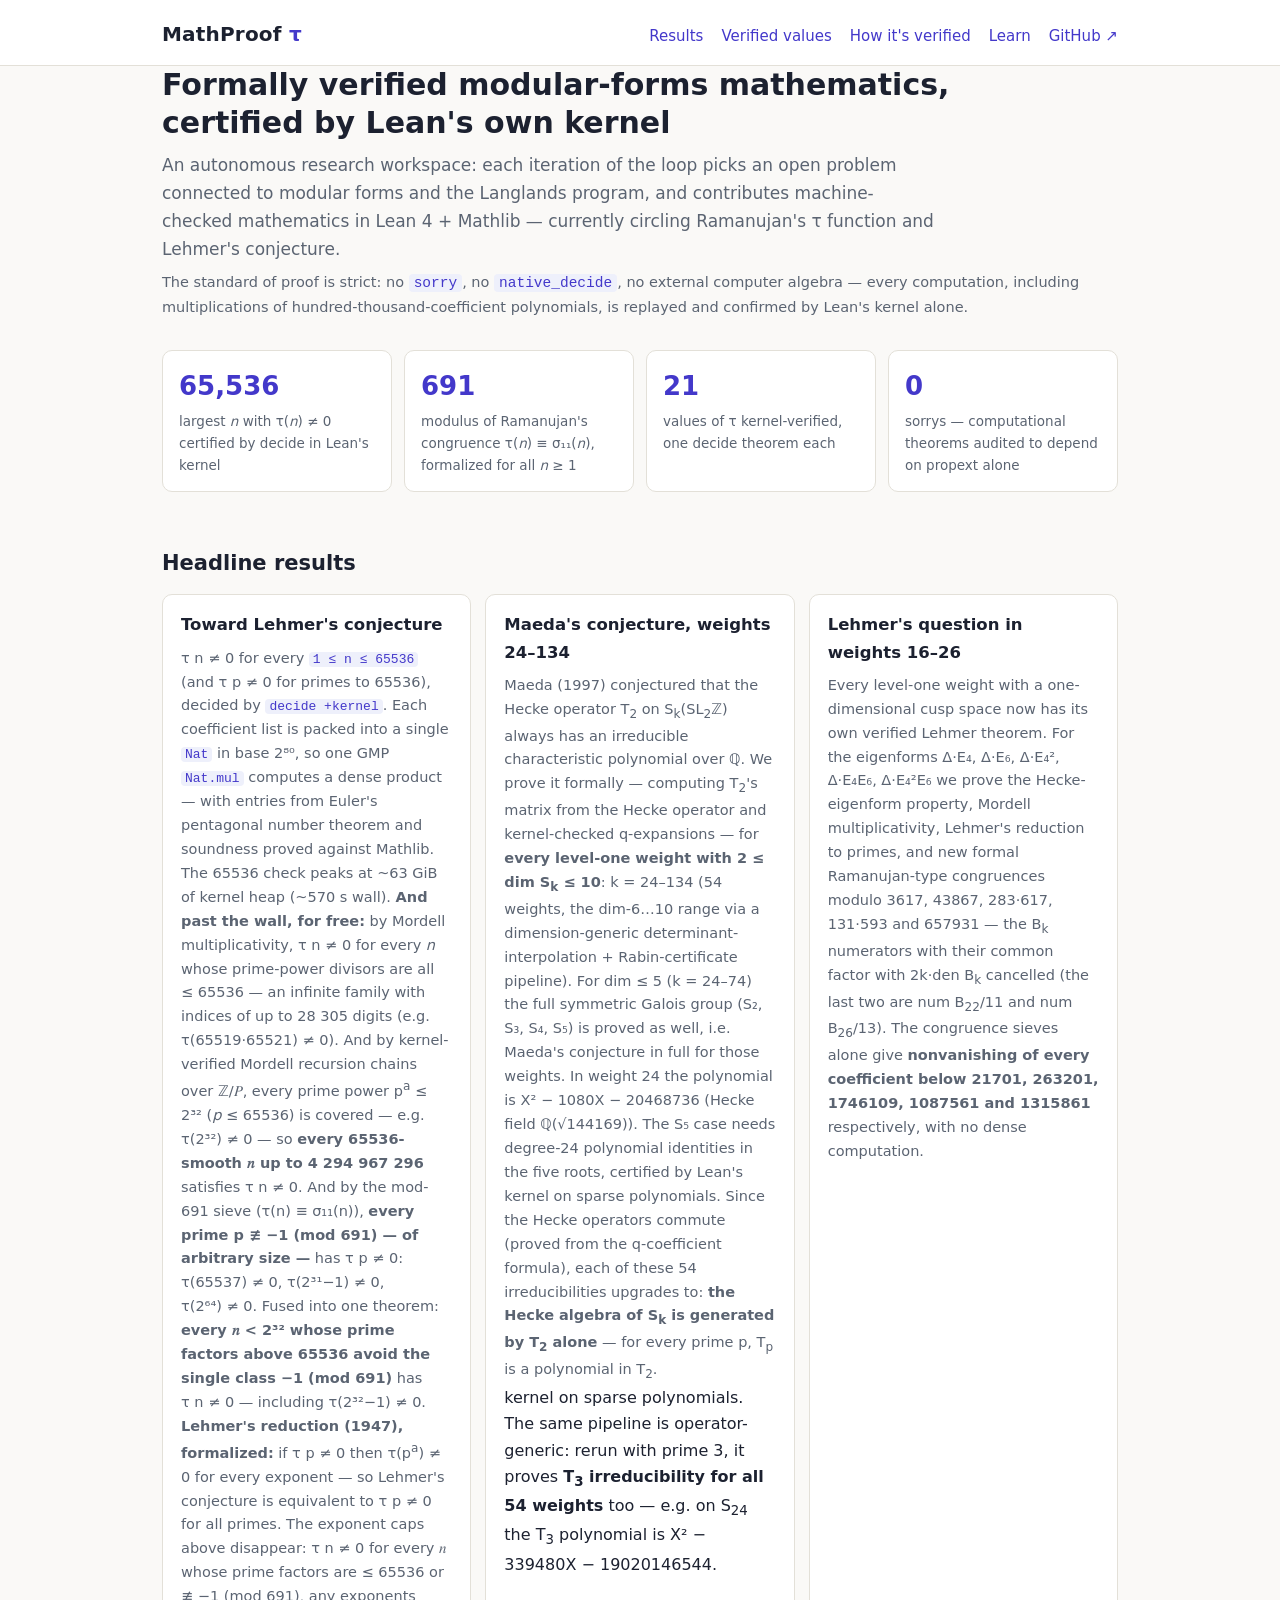
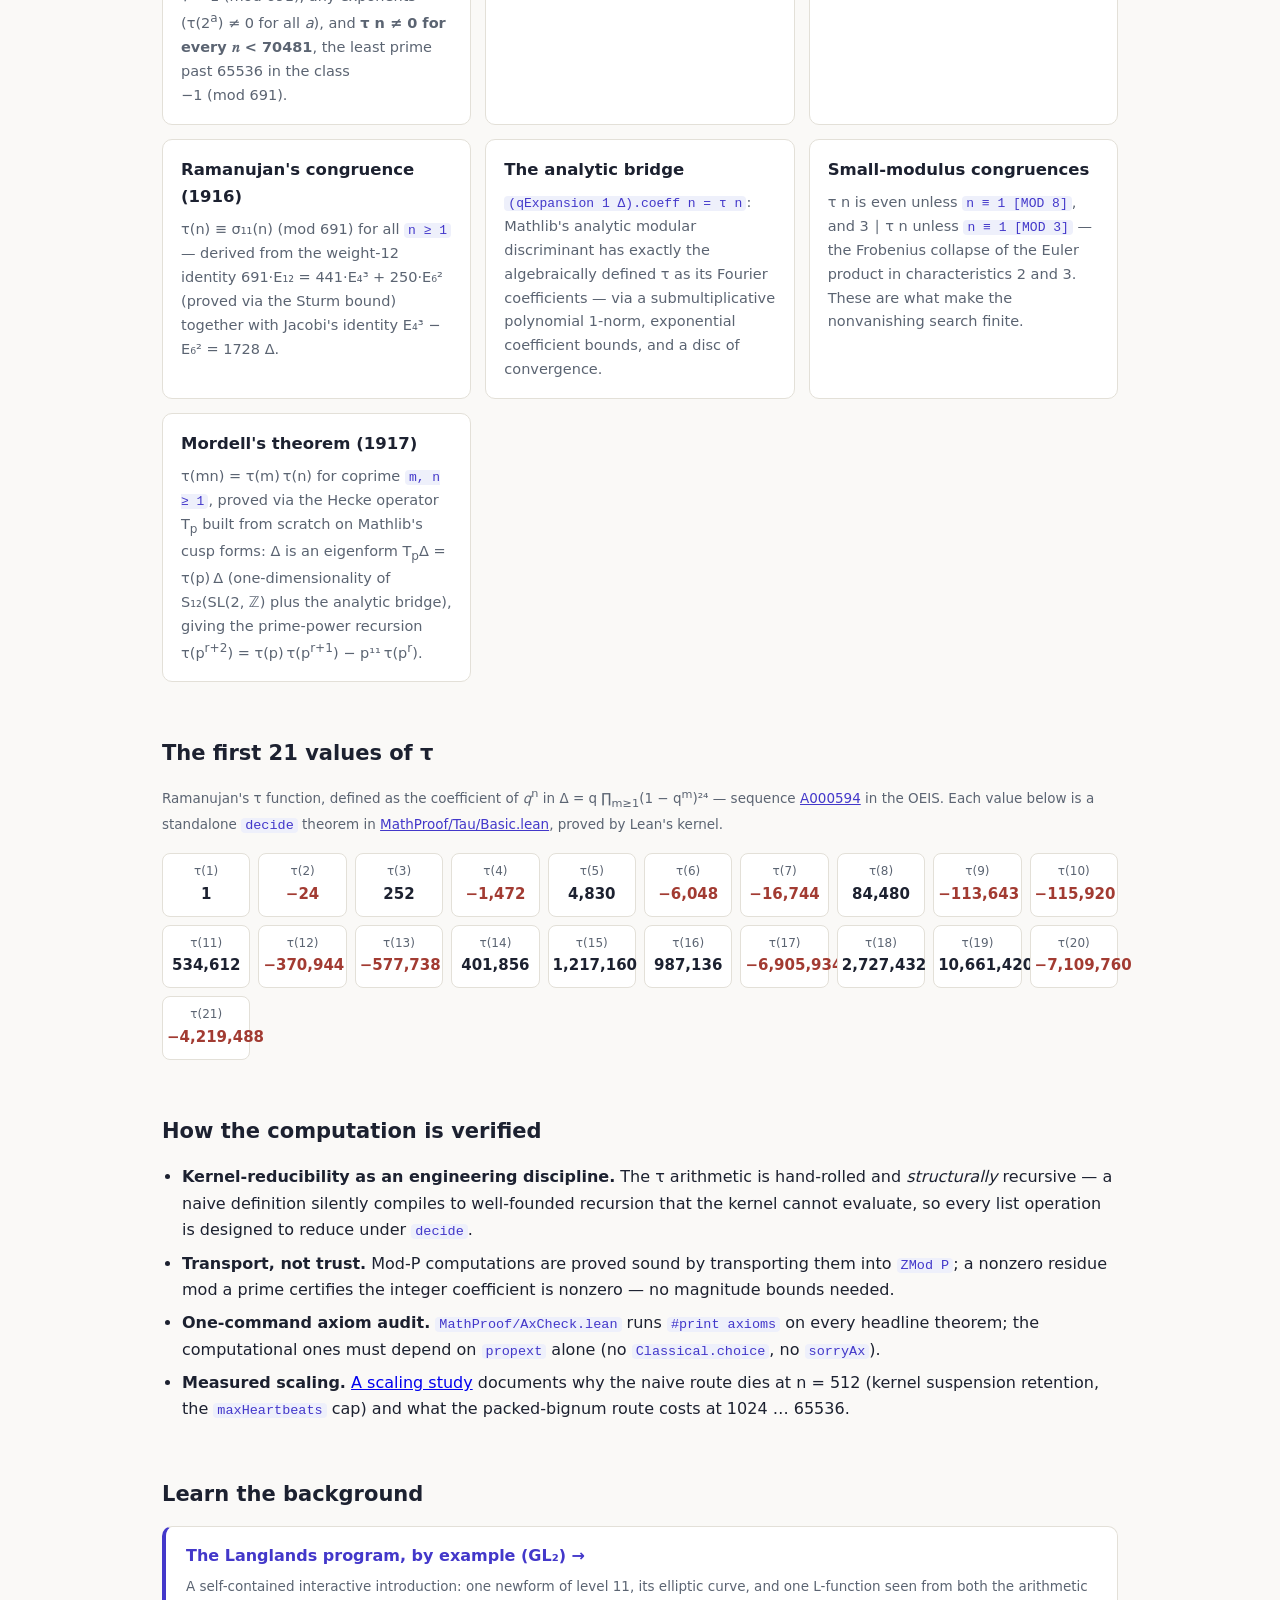
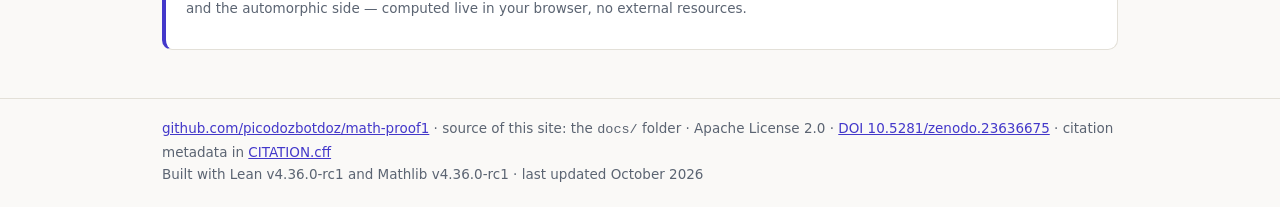
==== docs/index.html @ c1dafddd "merge: impl/iteration21/maeda-t3 (T₃ Maeda irreducibility, all 54 weights) — union-resolved registra" ====
<!doctype html>
<html lang="en">
<head>
<meta charset="utf-8">
<meta name="viewport" content="width=device-width, initial-scale=1">
<title>MathProof — formally verified modular forms in Lean 4</title>
<meta name="description" content="Machine-checked mathematics around Ramanujan's τ function and Lehmer's conjecture: τ(n) ≠ 0 certified for n ≤ 65536 by Lean's kernel, Ramanujan's congruence mod 691, and the analytic bridge to Mathlib's modular discriminant.">
<style>
  :root {
    --ink: #1c2130; --accent: #4338ca; --accent-soft: #eef0fb;
    --muted: #5b6472; --bg: #faf9f7; --card: #ffffff; --border: #e3e0d8;
  }
  * { box-sizing: border-box; }
  body {
    margin: 0; background: var(--bg); color: var(--ink);
    font: 16px/1.65 ui-sans-serif, system-ui, "Segoe UI", Helvetica, Arial, sans-serif;
  }
  .wrap { max-width: 1000px; margin: 0 auto; padding: 0 22px; }
  header { border-bottom: 1px solid var(--border); background: #fff; }
  header .wrap { display: flex; flex-wrap: wrap; align-items: baseline; gap: 8px 22px; padding-top: 18px; padding-bottom: 14px; }
  .brand { font-size: 20px; font-weight: 700; letter-spacing: .2px; }
  .brand .tau { color: var(--accent); }
  nav { margin-left: auto; display: flex; flex-wrap: wrap; gap: 18px; }
  nav a { color: var(--accent); text-decoration: none; font-size: 15px; }
  nav a:hover { text-decoration: underline; }
  main { padding: 40px 0 10px; }
  h1 { font-size: 30px; line-height: 1.25; margin: 0 0 10px; }
  .tagline { font-size: 17px; color: var(--muted); max-width: 46em; margin: 0 0 8px; }
  .standard { font-size: 14.5px; color: var(--muted); margin: 0; }
  .standard code { background: var(--accent-soft); color: var(--accent); padding: 1px 5px; border-radius: 4px; }
  .stats { display: grid; grid-template-columns: repeat(auto-fit, minmax(190px, 1fr)); gap: 12px; margin: 30px 0 8px; }
  .stat { background: var(--card); border: 1px solid var(--border); border-radius: 10px; padding: 14px 16px; }
  .stat .num { font-size: 26px; font-weight: 700; color: var(--accent); font-variant-numeric: tabular-nums; }
  .stat .lbl { font-size: 13.5px; color: var(--muted); margin-top: 2px; }
  h2 { font-size: 21px; margin: 44px 0 14px; padding-top: 10px; }
  .cards { display: grid; grid-template-columns: repeat(auto-fit, minmax(270px, 1fr)); gap: 14px; }
  .card { background: var(--card); border: 1px solid var(--border); border-radius: 10px; padding: 16px 18px; }
  .card h3 { margin: 0 0 8px; font-size: 16.5px; }
  .card h3 .math { color: var(--accent); }
  .card p { margin: 0; font-size: 14.5px; color: var(--muted); }
  .card p code { background: var(--accent-soft); color: var(--accent); padding: 0 4px; border-radius: 4px; font-size: 13px; }
  .taugrid { display: grid; grid-template-columns: repeat(auto-fill, minmax(86px, 1fr)); gap: 8px; margin: 16px 0 6px; }
  .taucell { background: var(--card); border: 1px solid var(--border); border-radius: 8px; text-align: center; padding: 8px 4px 9px; }
  .taucell .n { font-size: 12px; color: var(--muted); }
  .taucell .v { font-size: 15px; font-weight: 600; font-variant-numeric: tabular-nums; }
  .taucell .v.neg { color: #a23b32; }
  .note { font-size: 13.5px; color: var(--muted); }
  .note a { color: var(--accent); }
  ul.plain { padding-left: 20px; }
  ul.plain li { margin: 7px 0; }
  ul.plain code { background: var(--accent-soft); color: var(--accent); padding: 0 4px; border-radius: 4px; font-size: 13.5px; }
  .learn { background: var(--card); border: 1px solid var(--border); border-left: 4px solid var(--accent); border-radius: 10px; padding: 16px 20px; }
  .learn a { color: var(--accent); font-weight: 600; text-decoration: none; }
  .learn a:hover { text-decoration: underline; }
  footer { border-top: 1px solid var(--border); margin-top: 48px; }
  footer .wrap { padding: 18px 22px 26px; font-size: 13.5px; color: var(--muted); }
  footer a { color: var(--accent); }
</style>
</head>
<body>

<header>
  <div class="wrap">
    <div class="brand">MathProof <span class="tau">τ</span></div>
    <nav>
      <a href="#results">Results</a>
      <a href="#tau">Verified values</a>
      <a href="#verification">How it's verified</a>
      <a href="#learn">Learn</a>
      <a href="https://github.com/picodozbotdoz/math-proof1">GitHub&nbsp;↗</a>
    </nav>
  </div>
</header>

<main class="wrap">

  <h1>Formally verified modular-forms mathematics,<br>certified by Lean's own kernel</h1>
  <p class="tagline">
    An autonomous research workspace: each iteration of the loop picks an open
    problem connected to modular forms and the Langlands program, and contributes
    machine-checked mathematics in Lean&nbsp;4 + Mathlib — currently circling
    Ramanujan's τ function and Lehmer's conjecture.
  </p>
  <p class="standard">
    The standard of proof is strict: no <code>sorry</code>, no
    <code>native_decide</code>, no external computer algebra — every computation,
    including multiplications of hundred-thousand-coefficient polynomials, is
    replayed and confirmed by Lean's kernel alone.
  </p>

  <div class="stats">
    <div class="stat"><div class="num">65,536</div><div class="lbl">largest <em>n</em> with τ(<em>n</em>) ≠ 0 certified by <code style="all:unset;font:inherit">decide</code> in Lean's kernel</div></div>
    <div class="stat"><div class="num">691</div><div class="lbl">modulus of Ramanujan's congruence τ(<em>n</em>) ≡ σ₁₁(<em>n</em>), formalized for all <em>n</em> ≥ 1</div></div>
    <div class="stat"><div class="num">21</div><div class="lbl">values of τ kernel-verified, one <code style="all:unset;font:inherit">decide</code> theorem each</div></div>
    <div class="stat"><div class="num">0</div><div class="lbl"><code style="all:unset;font:inherit">sorry</code>s — computational theorems audited to depend on <code style="all:unset;font:inherit">propext</code> alone</div></div>
  </div>

  <h2 id="results">Headline results</h2>
  <div class="cards">
    <div class="card">
      <h3>Toward Lehmer's conjecture</h3>
      <p><span class="math">τ&nbsp;n ≠ 0</span> for every <code>1 ≤ n ≤ 65536</code>
      (and <span class="math">τ&nbsp;p ≠ 0</span> for primes to 65536), decided by
      <code>decide +kernel</code>. Each coefficient list is packed into a single
      <code>Nat</code> in base 2⁸⁰, so one GMP <code>Nat.mul</code> computes a dense
      product — with entries from Euler's pentagonal number theorem and soundness
      proved against Mathlib. The 65536 check peaks at ~63&nbsp;GiB of kernel heap
      (~570&nbsp;s wall). <strong>And past the wall, for free:</strong> by Mordell
      multiplicativity, <span class="math">τ&nbsp;n ≠ 0</span> for every <em>n</em>
      whose prime-power divisors are all ≤&nbsp;65536 — an infinite family with
      indices of up to 28&nbsp;305 digits (e.g.
      <span class="math">τ(65519·65521)&nbsp;≠&nbsp;0</span>). And by kernel-verified
      Mordell recursion chains over ℤ/𝑃, every prime power
      <span class="math">p<sup>a</sup> ≤ 2³²</span> (<em>p</em> ≤ 65536) is covered —
      e.g. <span class="math">τ(2³²)&nbsp;≠&nbsp;0</span> — so <strong>every
      65536-smooth 𝑛 up to 4&nbsp;294&nbsp;967&nbsp;296</strong> satisfies
      <span class="math">τ&nbsp;n&nbsp;≠&nbsp;0</span>. And by the mod-691 sieve
      (τ(n) ≡ σ₁₁(n)), <strong>every prime p ≢ −1 (mod&nbsp;691) — of arbitrary
      size —</strong> has <span class="math">τ&nbsp;p&nbsp;≠&nbsp;0</span>:
      τ(65537)&nbsp;≠&nbsp;0, τ(2³¹−1)&nbsp;≠&nbsp;0, τ(2⁶⁴)&nbsp;≠&nbsp;0.
      Fused into one theorem: <strong>every 𝑛&nbsp;&lt;&nbsp;2³² whose prime factors above
      65536 avoid the single class −1&nbsp;(mod&nbsp;691)</strong> has
      <span class="math">τ&nbsp;n&nbsp;≠&nbsp;0</span> — including τ(2³²−1)&nbsp;≠&nbsp;0.</p>
      <p><strong>Lehmer's reduction (1947), formalized:</strong> if
      <span class="math">τ&nbsp;p ≠ 0</span> then <span class="math">τ(p<sup>a</sup>) ≠ 0</span>
      for every exponent — so Lehmer's conjecture is equivalent to
      <span class="math">τ&nbsp;p ≠ 0</span> for all primes. The exponent caps above
      disappear: <span class="math">τ&nbsp;n ≠ 0</span> for every 𝑛 whose prime factors
      are ≤&nbsp;65536 or ≢&nbsp;−1&nbsp;(mod&nbsp;691), any exponents
      (τ(2<sup>a</sup>)&nbsp;≠&nbsp;0 for all <em>a</em>), and
      <strong>τ&nbsp;n&nbsp;≠&nbsp;0 for every 𝑛&nbsp;&lt;&nbsp;70481</strong>, the least
      prime past 65536 in the class −1&nbsp;(mod&nbsp;691).</p>
    </div>
    <div class="card">
      <h3>Maeda's conjecture, weights 24–134</h3>
      <p>Maeda (1997) conjectured that the Hecke operator T<sub>2</sub> on
      S<sub>k</sub>(SL<sub>2</sub>ℤ) always has an irreducible characteristic
      polynomial over ℚ. We prove it formally — computing T<sub>2</sub>'s matrix
      from the Hecke operator and kernel-checked q-expansions — for
      <strong>every level-one weight with 2 ≤ dim S<sub>k</sub> ≤ 10</strong>:
      k = 24–134 (54 weights, the dim-6…10 range via a dimension-generic
      determinant-interpolation + Rabin-certificate pipeline). For dim ≤ 5
      (k = 24–74) the full symmetric Galois group (S₂, S₃, S₄, S₅) is proved
      as well, i.e. Maeda's conjecture in full for those weights. In weight 24 the
      polynomial is X² − 1080X − 20468736 (Hecke field ℚ(√144169)). The S₅ case
      needs degree-24 polynomial identities in the five roots, certified by Lean's
      kernel on sparse polynomials. Since the Hecke operators commute
      (proved from the q-coefficient formula), each of these 54
      irreducibilities upgrades to: <strong>the Hecke algebra of
      S<sub>k</sub> is generated by T<sub>2</sub> alone</strong> — for every
      prime p, T<sub>p</sub> is a polynomial in T<sub>2</sub>.</p> kernel on sparse polynomials. The same pipeline is operator-generic: rerun
      with prime 3, it proves <strong>T<sub>3</sub> irreducibility for all 54
      weights</strong> too — e.g. on S<sub>24</sub> the T<sub>3</sub> polynomial is
      X² − 339480X − 19020146544.</p>
    </div>
    <div class="card">
      <h3>Lehmer's question in weights 16–26</h3>
      <p>Every level-one weight with a one-dimensional cusp space now has its
      own verified Lehmer theorem. For the eigenforms Δ·E₄, Δ·E₆, Δ·E₄², Δ·E₄E₆,
      Δ·E₄²E₆ we prove the Hecke-eigenform property, Mordell multiplicativity,
      Lehmer's reduction to primes, and new formal Ramanujan-type congruences
      modulo 3617, 43867, 283·617, 131·593 and 657931 — the B<sub>k</sub>
      numerators with their common factor with 2k·den B<sub>k</sub> cancelled
      (the last two are num B<sub>22</sub>/11 and num B<sub>26</sub>/13).
      The congruence sieves alone give
      <strong>nonvanishing of every coefficient below 21701, 263201, 1746109,
      1087561 and 1315861</strong> respectively, with no dense computation.</p>
    </div>
    <div class="card">
      <h3>Ramanujan's congruence (1916)</h3>
      <p><span class="math">τ(n) ≡ σ₁₁(n) (mod&nbsp;691)</span> for all
      <code>n ≥ 1</code> — derived from the weight-12 identity
      <span class="math">691·E₁₂ = 441·E₄³ + 250·E₆²</span> (proved via the Sturm
      bound) together with Jacobi's identity
      <span class="math">E₄³ − E₆² = 1728&nbsp;Δ</span>.</p>
    </div>
    <div class="card">
      <h3>The analytic bridge</h3>
      <p><code>(qExpansion 1 Δ).coeff n = τ n</code>: Mathlib's analytic modular
      discriminant has exactly the algebraically defined τ as its Fourier
      coefficients — via a submultiplicative polynomial 1-norm, exponential
      coefficient bounds, and a disc of convergence.</p>
    </div>
    <div class="card">
      <h3>Small-modulus congruences</h3>
      <p><span class="math">τ&nbsp;n</span> is even unless
      <code>n ≡ 1 [MOD 8]</code>, and <span class="math">3 ∣ τ&nbsp;n</span> unless
      <code>n ≡ 1 [MOD 3]</code> — the Frobenius collapse of the Euler product in
      characteristics 2 and 3. These are what make the nonvanishing search finite.</p>
    </div>
    <div class="card">
      <h3>Mordell's theorem (1917)</h3>
      <p><span class="math">τ(mn) = τ(m)&thinsp;τ(n)</span> for coprime
      <code>m, n ≥ 1</code>, proved via the Hecke operator <span class="math">T<sub>p</sub></span>
      built from scratch on Mathlib's cusp forms: Δ is an eigenform
      <span class="math">T<sub>p</sub>Δ = τ(p)&thinsp;Δ</span> (one-dimensionality of
      S₁₂(SL(2,&nbsp;ℤ) plus the analytic bridge), giving the prime-power recursion
      <span class="math">τ(p<sup>r+2</sup>) = τ(p)&thinsp;τ(p<sup>r+1</sup>) − p¹¹&thinsp;τ(p<sup>r</sup>)</span>.</p>
    </div>
  </div>

  <h2 id="tau">The first 21 values of τ</h2>
  <p class="note">Ramanujan's τ function, defined as the coefficient of
  <em>q</em><sup>n</sup> in <span class="math">Δ = q ∏<sub>m≥1</sub>(1 − q<sup>m</sup>)²⁴</span>
  — sequence <a href="https://oeis.org/A000594">A000594</a> in the OEIS. Each value below
  is a standalone <code style="background:var(--accent-soft);color:var(--accent);padding:0 4px;border-radius:4px">decide</code>
  theorem in <a href="https://github.com/picodozbotdoz/math-proof1/blob/master/MathProof/Tau/Basic.lean"><code style="all:unset;color:inherit">MathProof/Tau/Basic.lean</code></a>,
  proved by Lean's kernel.</p>
  <div class="taugrid">
    <div class="taucell"><div class="n">τ(1)</div><div class="v">1</div></div>
    <div class="taucell"><div class="n">τ(2)</div><div class="v neg">−24</div></div>
    <div class="taucell"><div class="n">τ(3)</div><div class="v">252</div></div>
    <div class="taucell"><div class="n">τ(4)</div><div class="v neg">−1,472</div></div>
    <div class="taucell"><div class="n">τ(5)</div><div class="v">4,830</div></div>
    <div class="taucell"><div class="n">τ(6)</div><div class="v neg">−6,048</div></div>
    <div class="taucell"><div class="n">τ(7)</div><div class="v neg">−16,744</div></div>
    <div class="taucell"><div class="n">τ(8)</div><div class="v">84,480</div></div>
    <div class="taucell"><div class="n">τ(9)</div><div class="v neg">−113,643</div></div>
    <div class="taucell"><div class="n">τ(10)</div><div class="v neg">−115,920</div></div>
    <div class="taucell"><div class="n">τ(11)</div><div class="v">534,612</div></div>
    <div class="taucell"><div class="n">τ(12)</div><div class="v neg">−370,944</div></div>
    <div class="taucell"><div class="n">τ(13)</div><div class="v neg">−577,738</div></div>
    <div class="taucell"><div class="n">τ(14)</div><div class="v">401,856</div></div>
    <div class="taucell"><div class="n">τ(15)</div><div class="v">1,217,160</div></div>
    <div class="taucell"><div class="n">τ(16)</div><div class="v">987,136</div></div>
    <div class="taucell"><div class="n">τ(17)</div><div class="v neg">−6,905,934</div></div>
    <div class="taucell"><div class="n">τ(18)</div><div class="v">2,727,432</div></div>
    <div class="taucell"><div class="n">τ(19)</div><div class="v">10,661,420</div></div>
    <div class="taucell"><div class="n">τ(20)</div><div class="v neg">−7,109,760</div></div>
    <div class="taucell"><div class="n">τ(21)</div><div class="v neg">−4,219,488</div></div>
  </div>

  <h2 id="verification">How the computation is verified</h2>
  <ul class="plain">
    <li><strong>Kernel-reducibility as an engineering discipline.</strong> The τ
    arithmetic is hand-rolled and <em>structurally</em> recursive — a naive
    definition silently compiles to well-founded recursion that the kernel cannot
    evaluate, so every list operation is designed to reduce under
    <code>decide</code>.</li>
    <li><strong>Transport, not trust.</strong> Mod-P computations are proved
    sound by transporting them into <code>ZMod P</code>; a nonzero residue mod a
    prime certifies the integer coefficient is nonzero — no magnitude bounds
    needed.</li>
    <li><strong>One-command axiom audit.</strong>
    <code>MathProof/AxCheck.lean</code> runs <code>#print axioms</code> on every
    headline theorem; the computational ones must depend on <code>propext</code>
    alone (no <code>Classical.choice</code>, no <code>sorryAx</code>).</li>
    <li><strong>Measured scaling.</strong> <a href="https://github.com/picodozbotdoz/math-proof1/blob/master/research/lehmer-mod-scaling-study.md">A scaling
    study</a> documents why the naive route dies at n&nbsp;=&nbsp;512 (kernel
    suspension retention, the <code>maxHeartbeats</code> cap) and what the
    packed-bignum route costs at 1024&nbsp;…&nbsp;65536.</li>
  </ul>

  <h2 id="learn">Learn the background</h2>
  <div class="learn">
    <a href="langlands.html">The Langlands program, by example (GL₂) →</a>
    <p class="note" style="margin-top:6px">A self-contained interactive
    introduction: one newform of level 11, its elliptic curve, and one
    L-function seen from both the arithmetic and the automorphic side —
    computed live in your browser, no external resources.</p>
  </div>

</main>

<footer>
  <div class="wrap">
    <a href="https://github.com/picodozbotdoz/math-proof1">github.com/picodozbotdoz/math-proof1</a>
    · source of this site: the <code>docs/</code> folder · Apache License 2.0 ·
    <a href="https://doi.org/10.5281/zenodo.23636675">DOI 10.5281/zenodo.23636675</a> ·
    citation metadata in <a href="https://github.com/picodozbotdoz/math-proof1/blob/master/CITATION.cff">CITATION.cff</a><br>
    Built with Lean v4.36.0-rc1 and Mathlib v4.36.0-rc1 · last updated October 2026
  </div>
</footer>

</body>
</html>
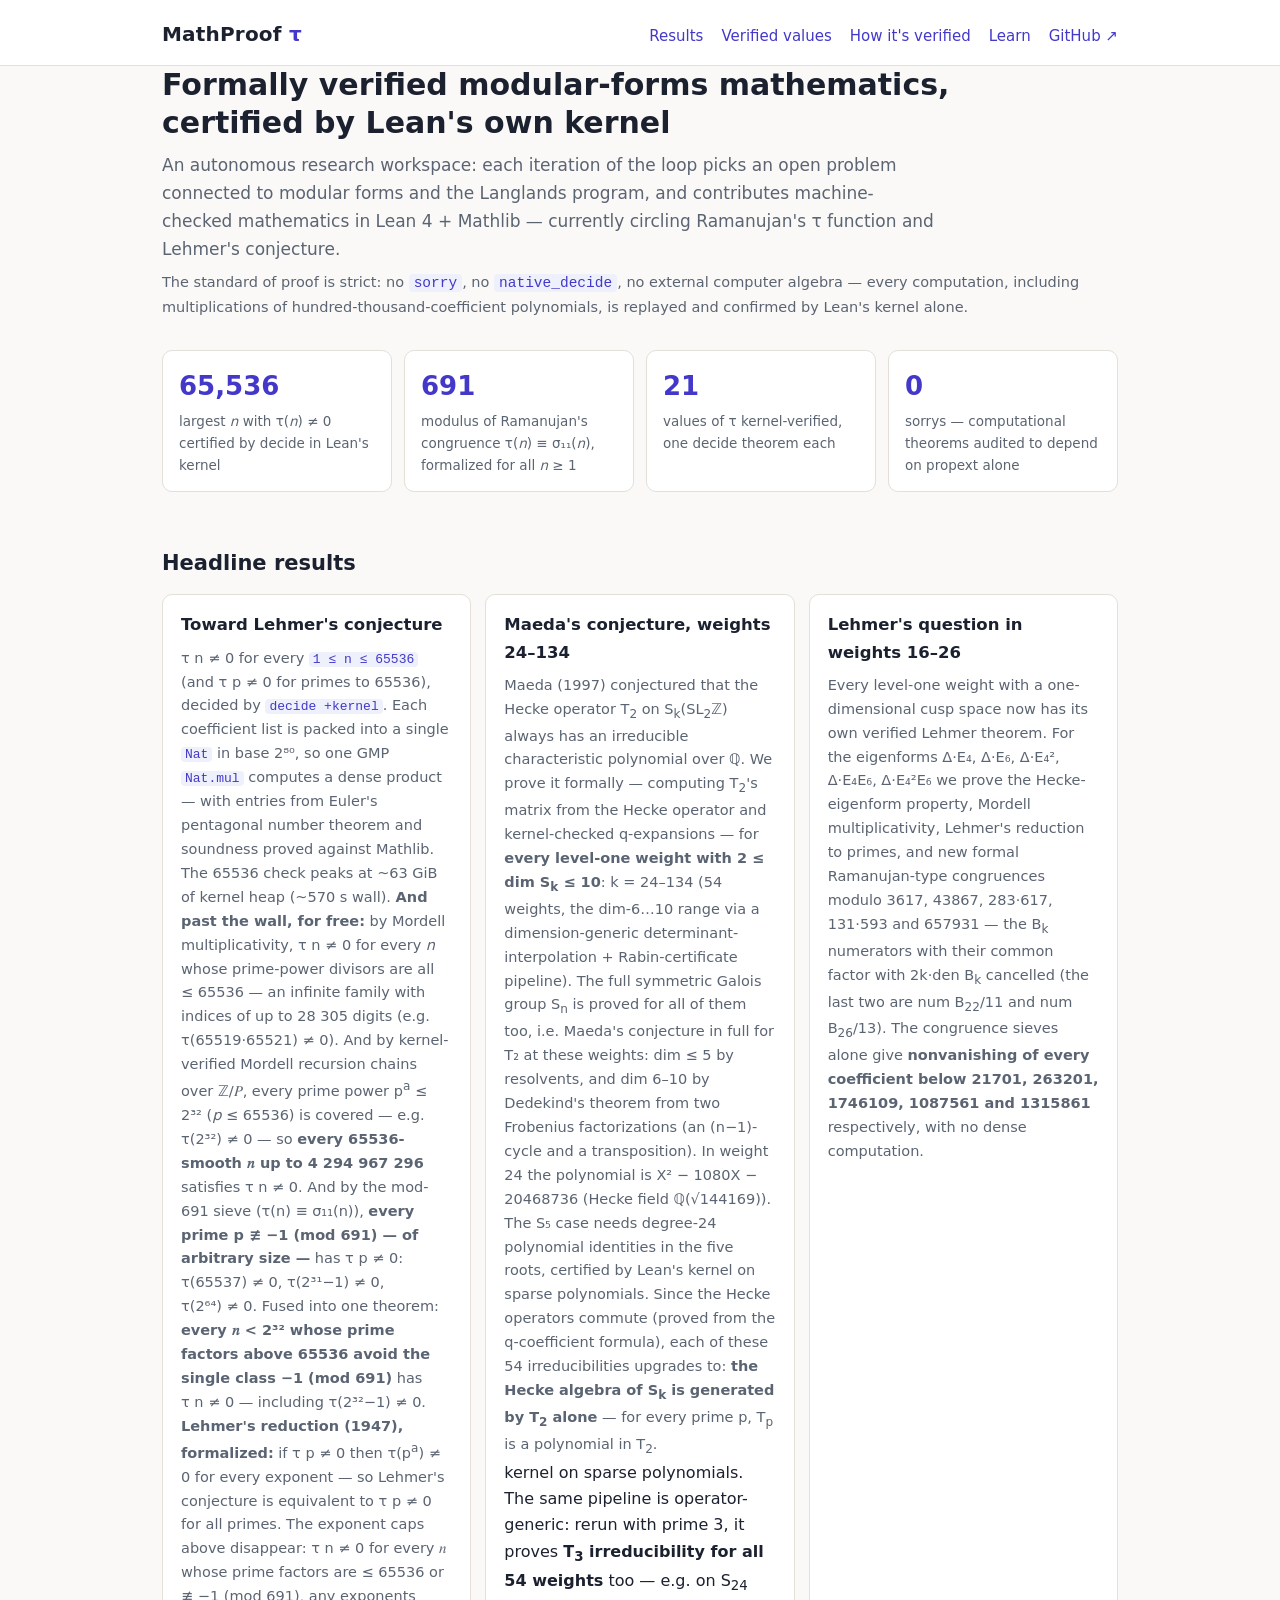
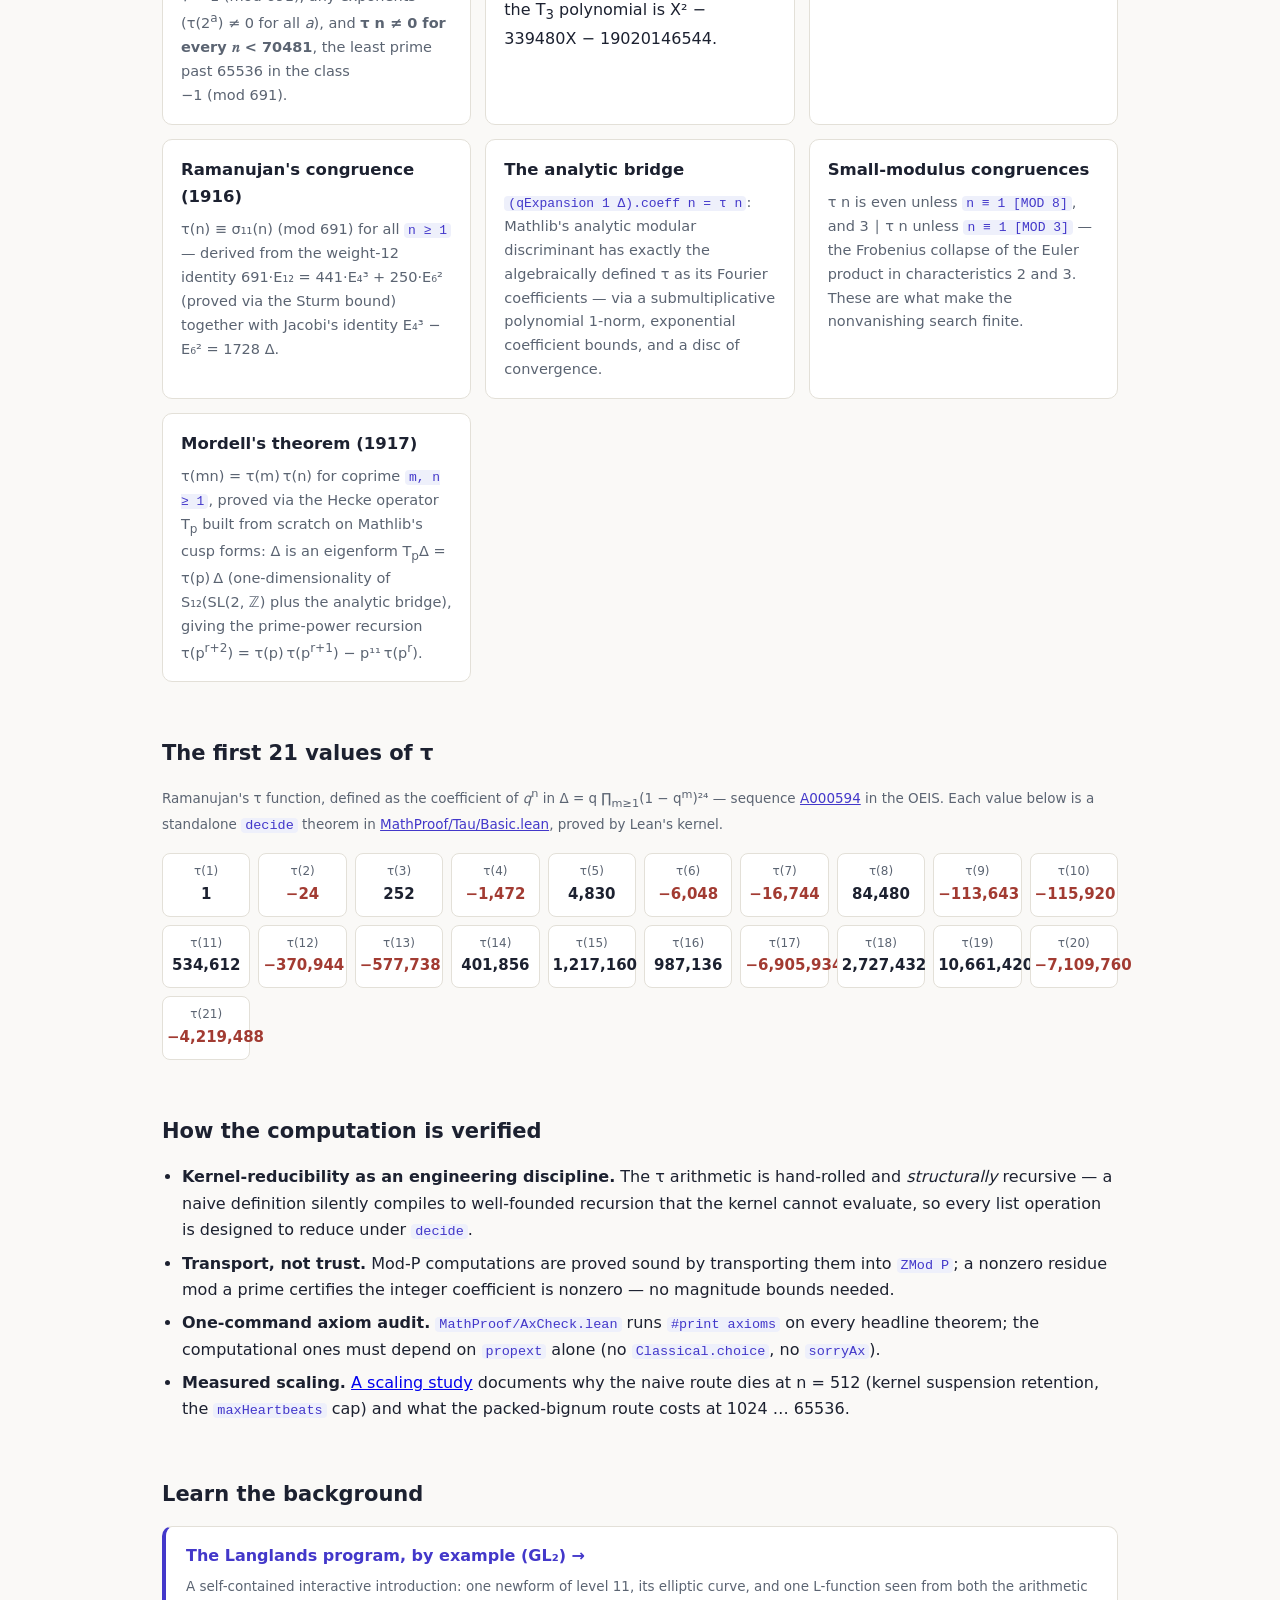
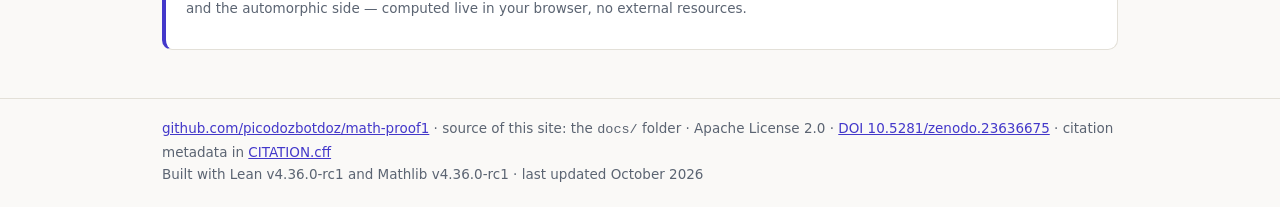
==== commit 866917e5: "merge: impl/iteration21/maeda-galois-full (Maeda in full: Gal = Sₙ for dims 6-10) — union-resolved r" ====
--- a/docs/index.html
+++ b/docs/index.html
@@ -139,9 +139,11 @@
       from the Hecke operator and kernel-checked q-expansions — for
       <strong>every level-one weight with 2 ≤ dim S<sub>k</sub> ≤ 10</strong>:
       k = 24–134 (54 weights, the dim-6…10 range via a dimension-generic
-      determinant-interpolation + Rabin-certificate pipeline). For dim ≤ 5
-      (k = 24–74) the full symmetric Galois group (S₂, S₃, S₄, S₅) is proved
-      as well, i.e. Maeda's conjecture in full for those weights. In weight 24 the
+      determinant-interpolation + Rabin-certificate pipeline). The full symmetric
+      Galois group S<sub>n</sub> is proved for all of them too, i.e. Maeda's
+      conjecture in full for T₂ at these weights: dim ≤ 5 by resolvents, and dim 6–10
+      by Dedekind's theorem from two Frobenius factorizations (an (n−1)-cycle and a
+      transposition). In weight 24 the
       polynomial is X² − 1080X − 20468736 (Hecke field ℚ(√144169)). The S₅ case
       needs degree-24 polynomial identities in the five roots, certified by Lean's
       kernel on sparse polynomials. Since the Hecke operators commute
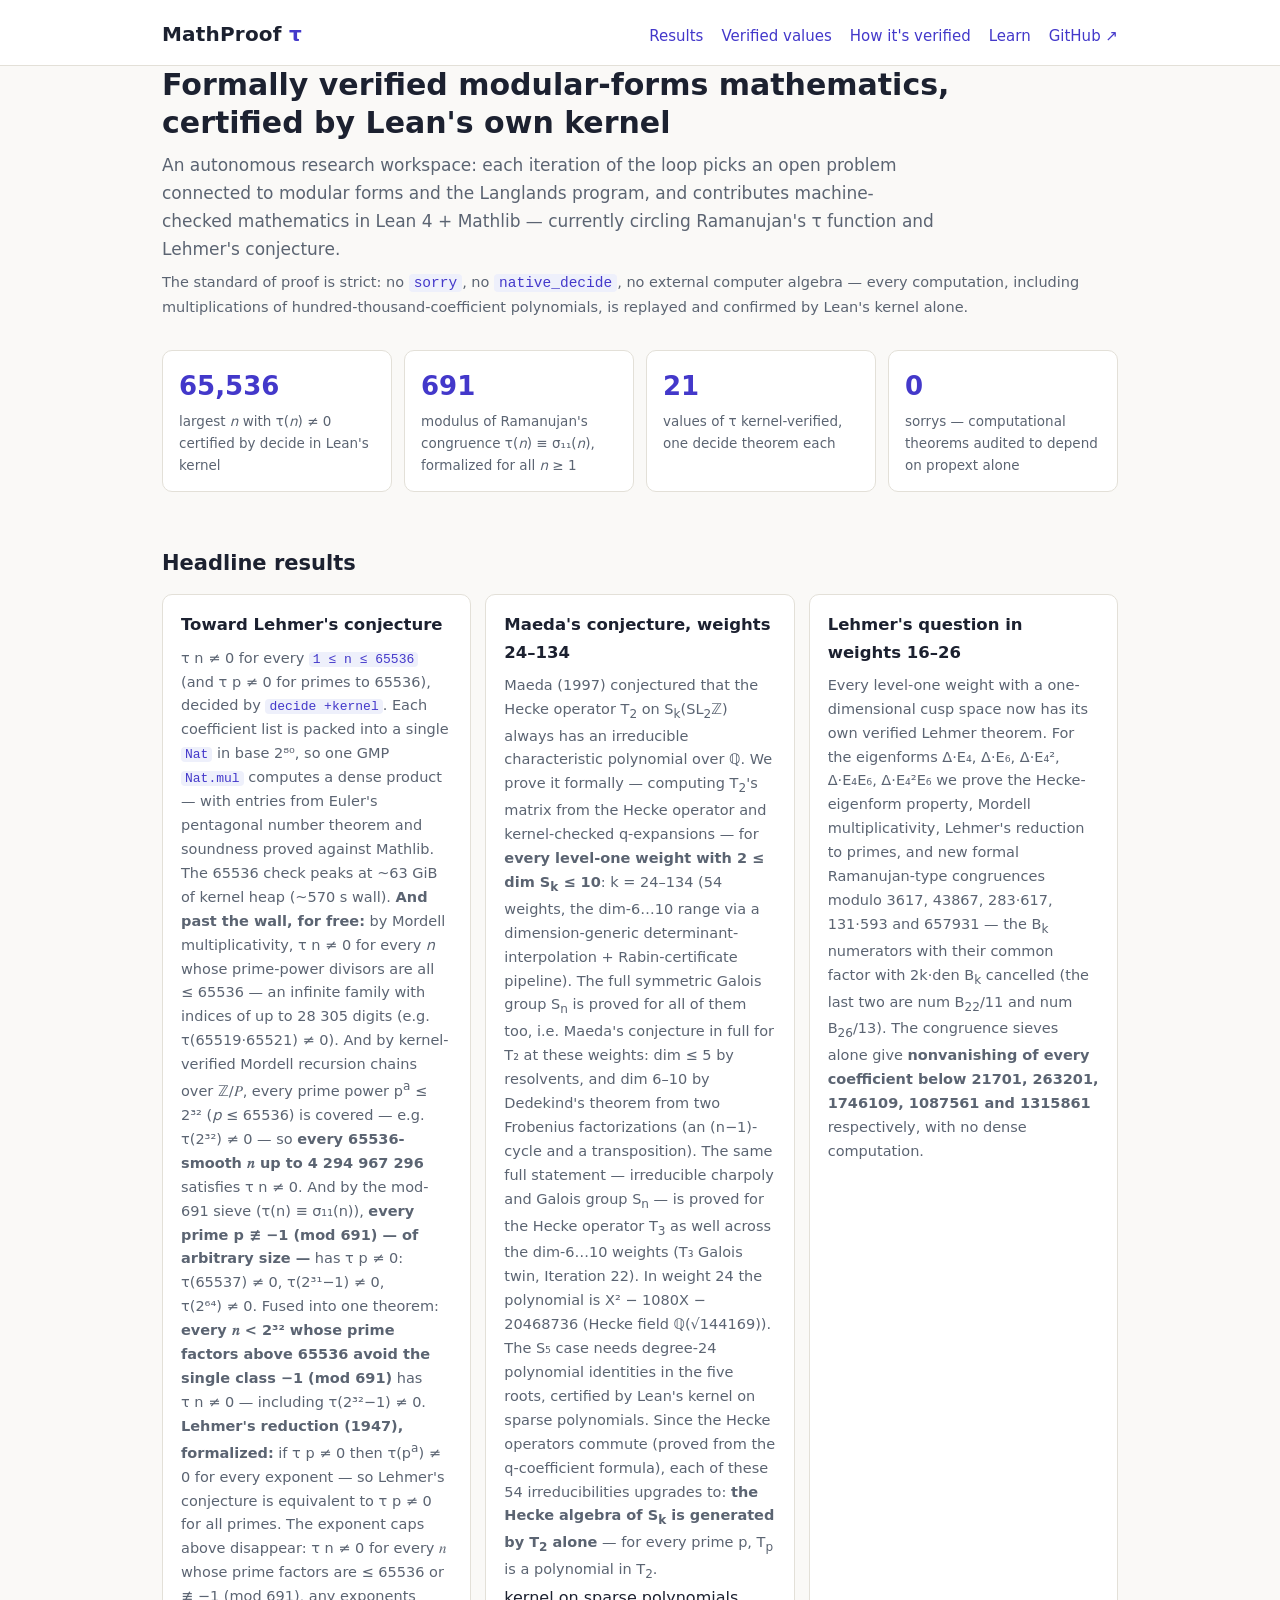
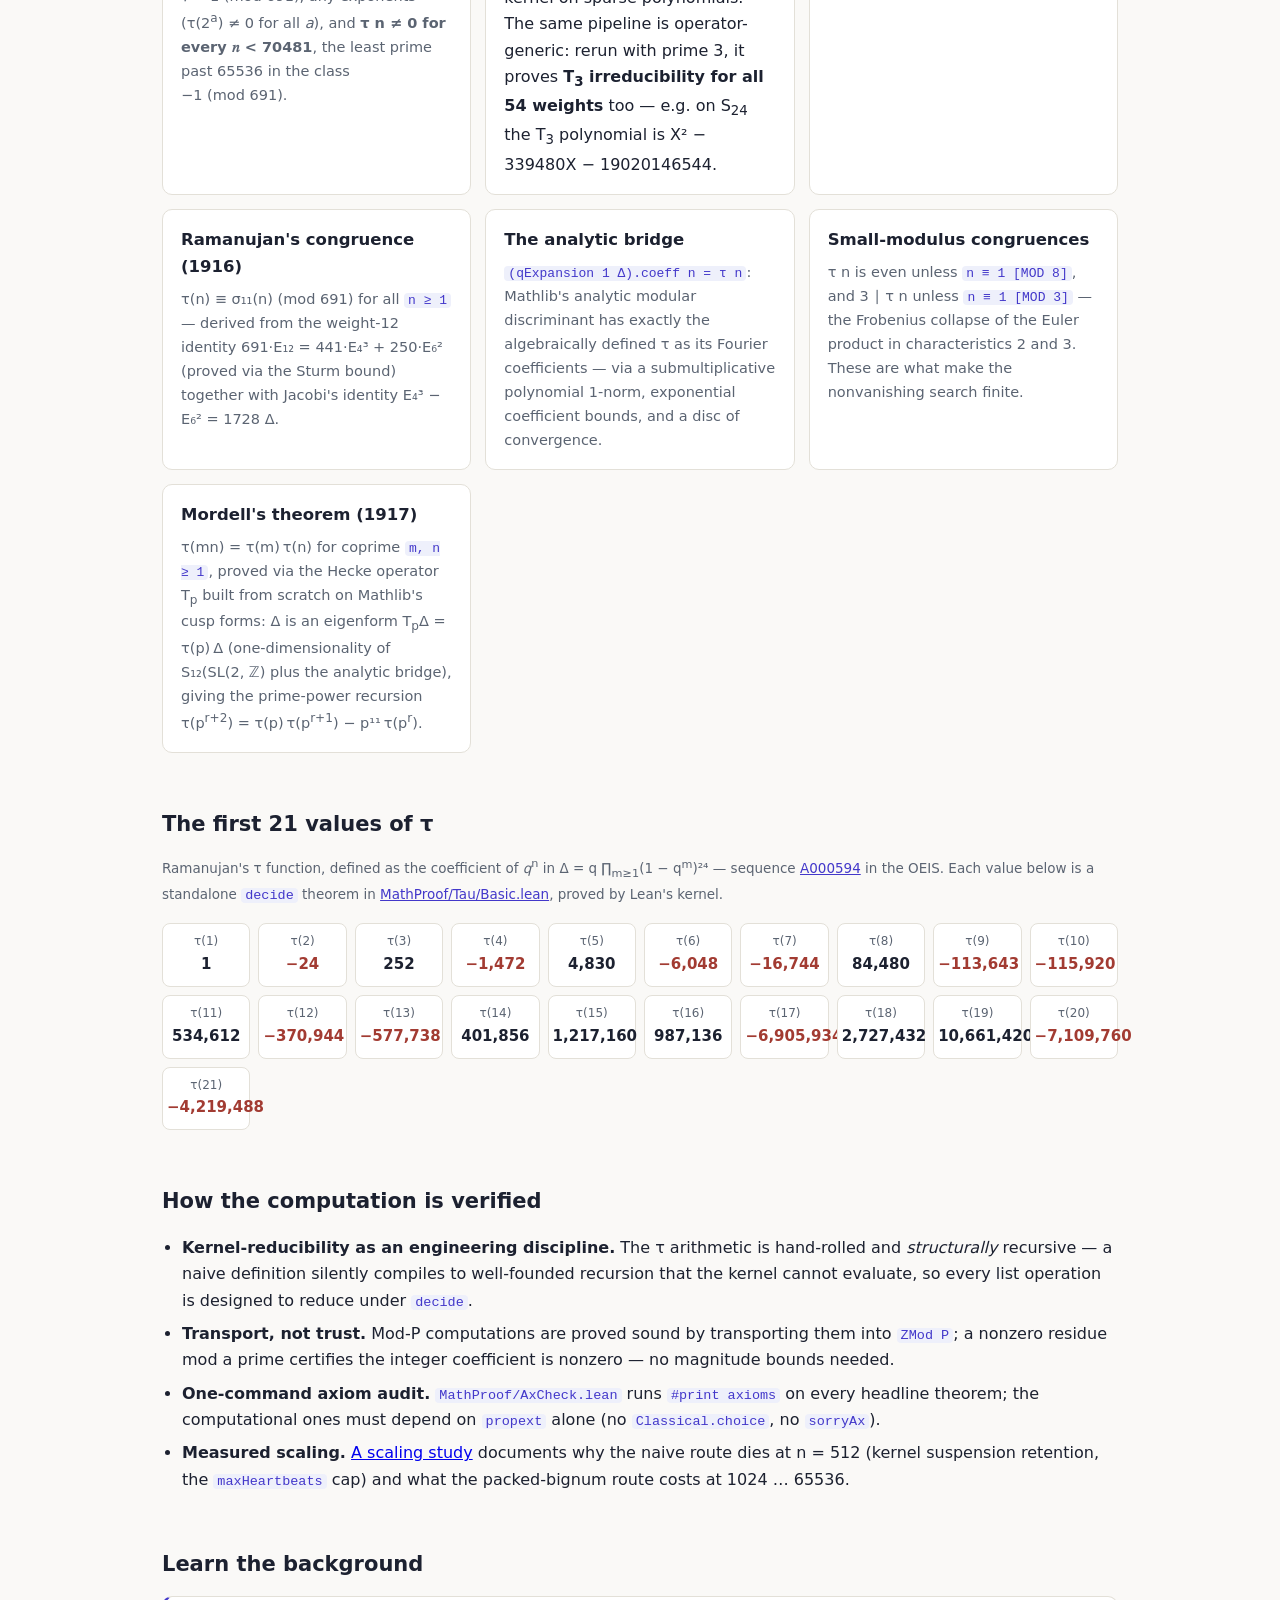
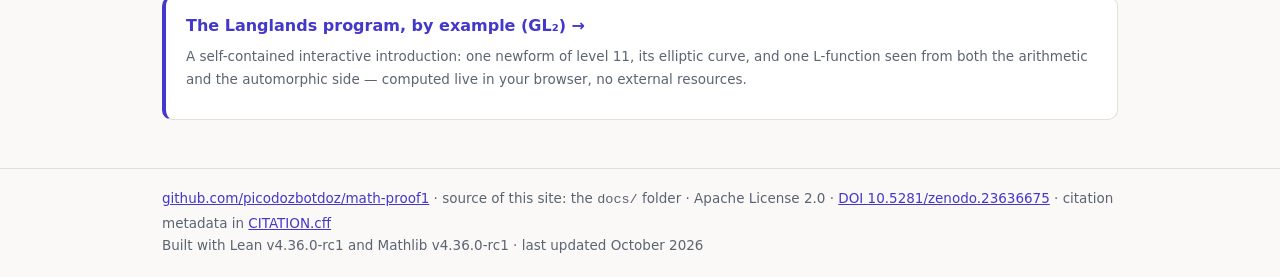
==== commit 27a68853: "T3-Galois G5: bookkeeping — README T₃ Galois twin paragraph, docs card sentence, AGENTS.md layout (m" ====
--- a/docs/index.html
+++ b/docs/index.html
@@ -143,7 +143,10 @@
       Galois group S<sub>n</sub> is proved for all of them too, i.e. Maeda's
       conjecture in full for T₂ at these weights: dim ≤ 5 by resolvents, and dim 6–10
       by Dedekind's theorem from two Frobenius factorizations (an (n−1)-cycle and a
-      transposition). In weight 24 the
+      transposition). The same full statement — irreducible charpoly and
+      Galois group S<sub>n</sub> — is proved for the Hecke operator
+      T<sub>3</sub> as well across the dim-6…10 weights (T₃ Galois twin,
+      Iteration 22). In weight 24 the
       polynomial is X² − 1080X − 20468736 (Hecke field ℚ(√144169)). The S₅ case
       needs degree-24 polynomial identities in the five roots, certified by Lean's
       kernel on sparse polynomials. Since the Hecke operators commute
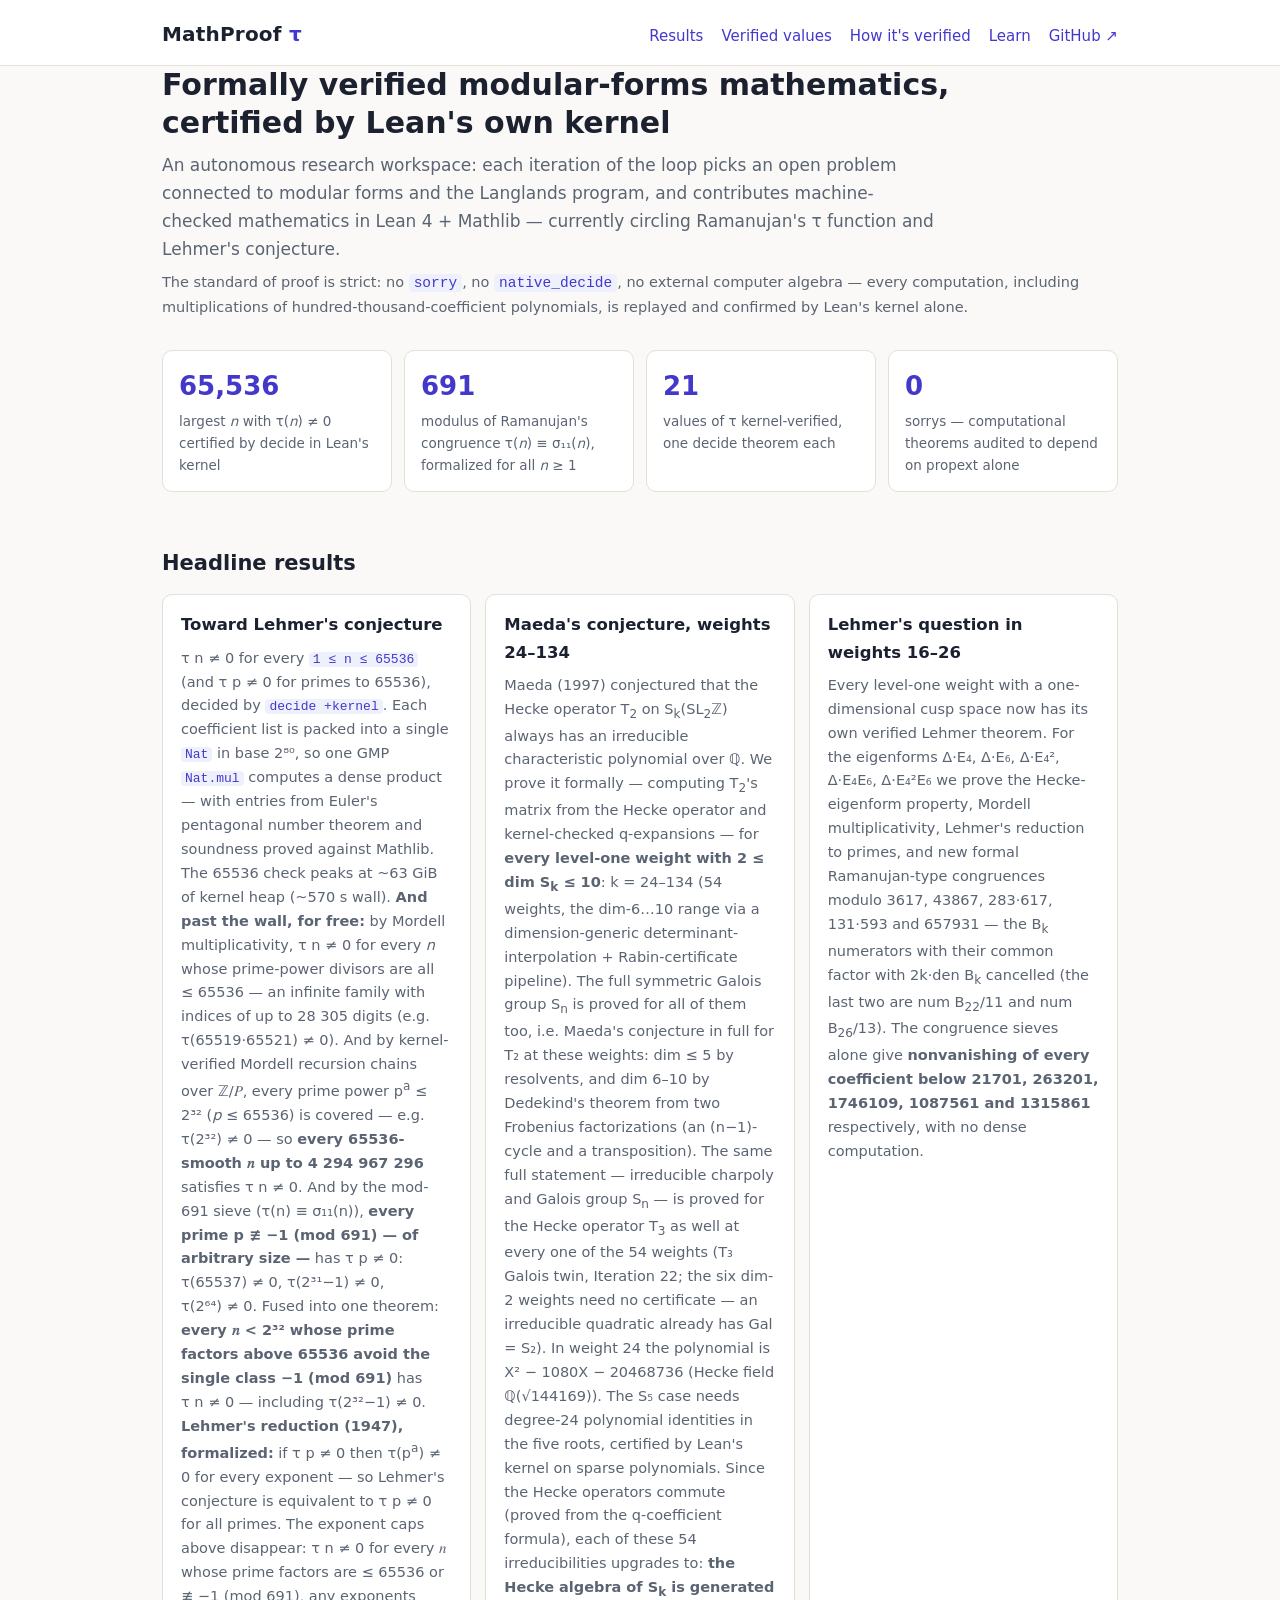
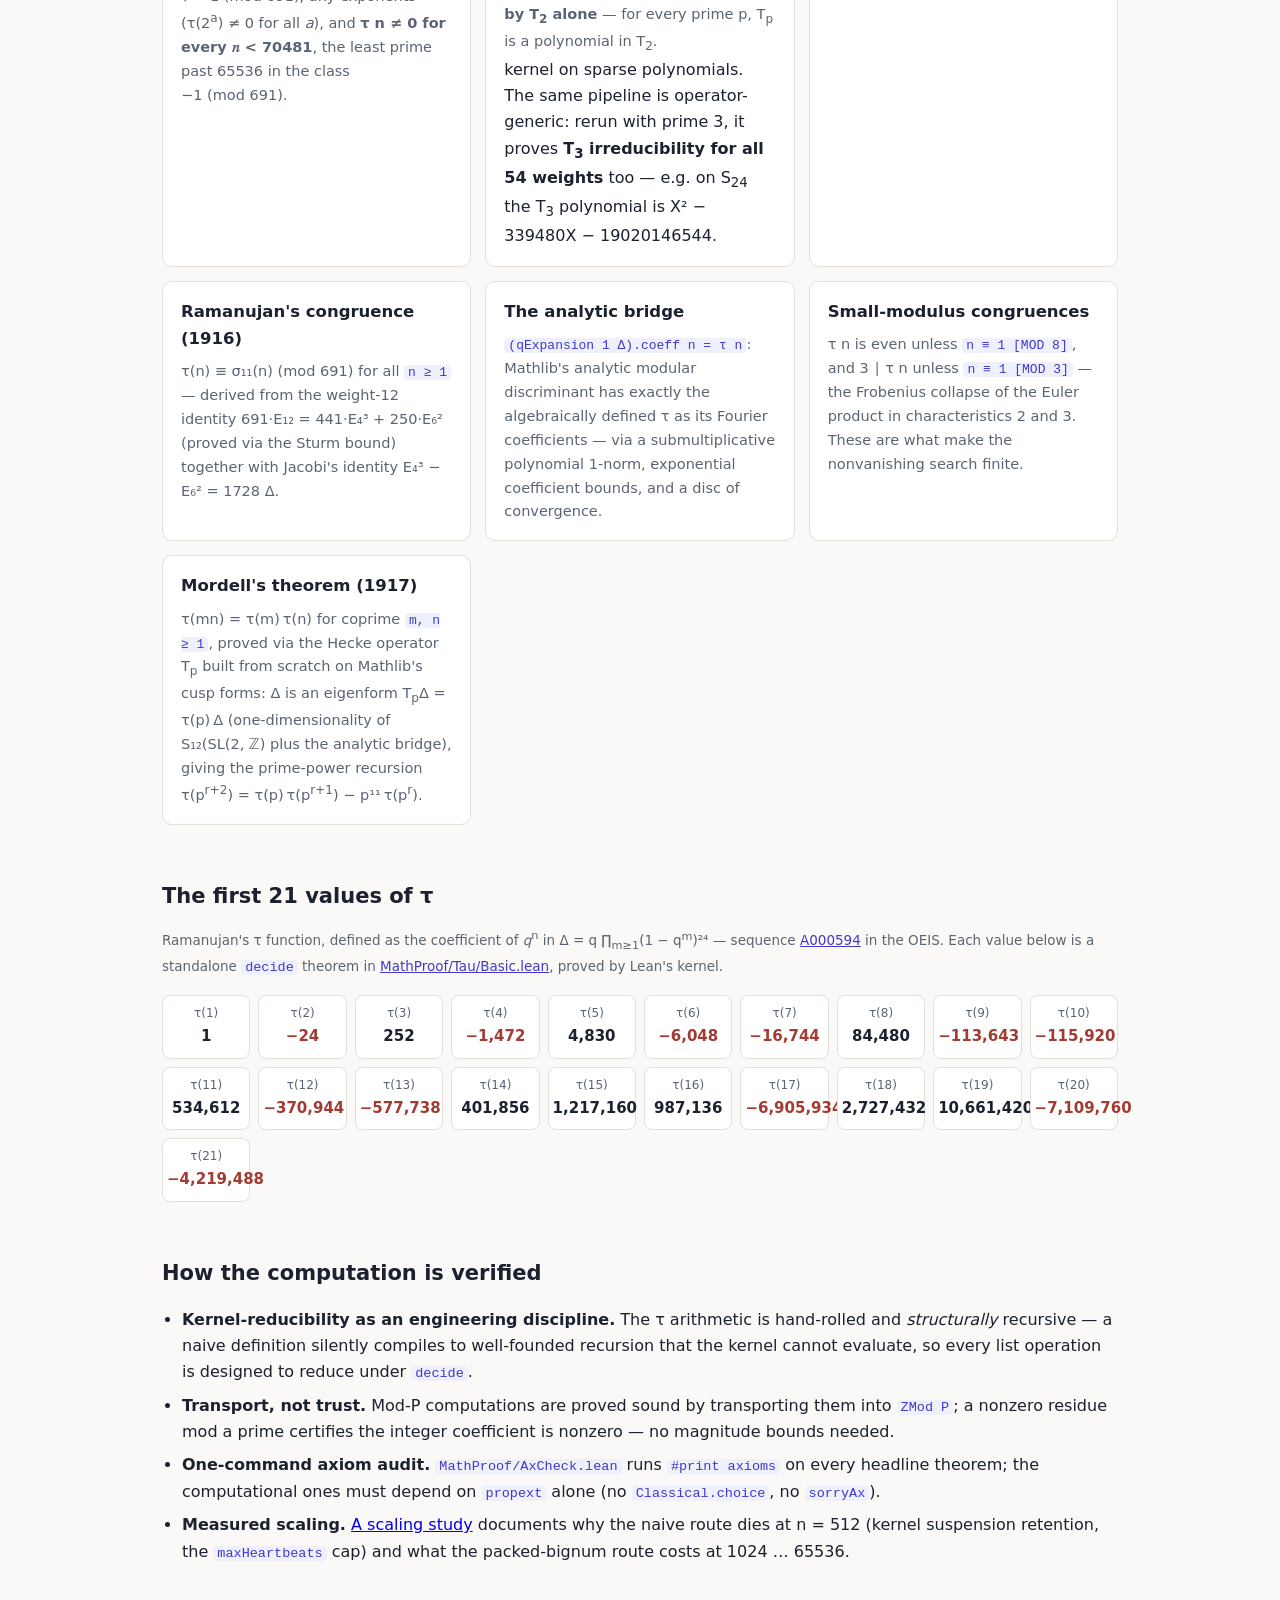
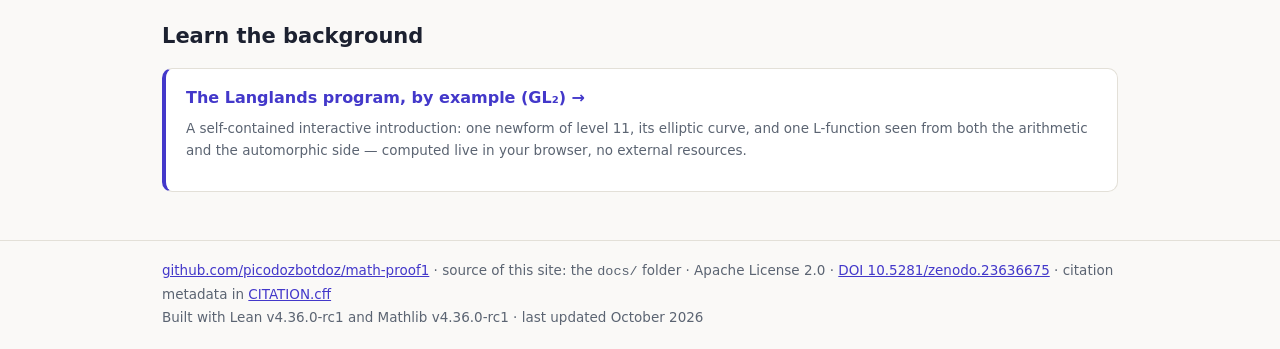
==== commit 54ee9ab2: "t3-galois-small S4: bookkeeping — README T3 twin to all 54 weights, docs card, AGENTS.md layout, res" ====
--- a/docs/index.html
+++ b/docs/index.html
@@ -145,8 +145,9 @@
       by Dedekind's theorem from two Frobenius factorizations (an (n−1)-cycle and a
       transposition). The same full statement — irreducible charpoly and
       Galois group S<sub>n</sub> — is proved for the Hecke operator
-      T<sub>3</sub> as well across the dim-6…10 weights (T₃ Galois twin,
-      Iteration 22). In weight 24 the
+      T<sub>3</sub> as well at every one of the 54 weights (T₃ Galois twin,
+      Iteration 22; the six dim-2 weights need no certificate — an
+      irreducible quadratic already has Gal = S₂). In weight 24 the
       polynomial is X² − 1080X − 20468736 (Hecke field ℚ(√144169)). The S₅ case
       needs degree-24 polynomial identities in the five roots, certified by Lean's
       kernel on sparse polynomials. Since the Hecke operators commute
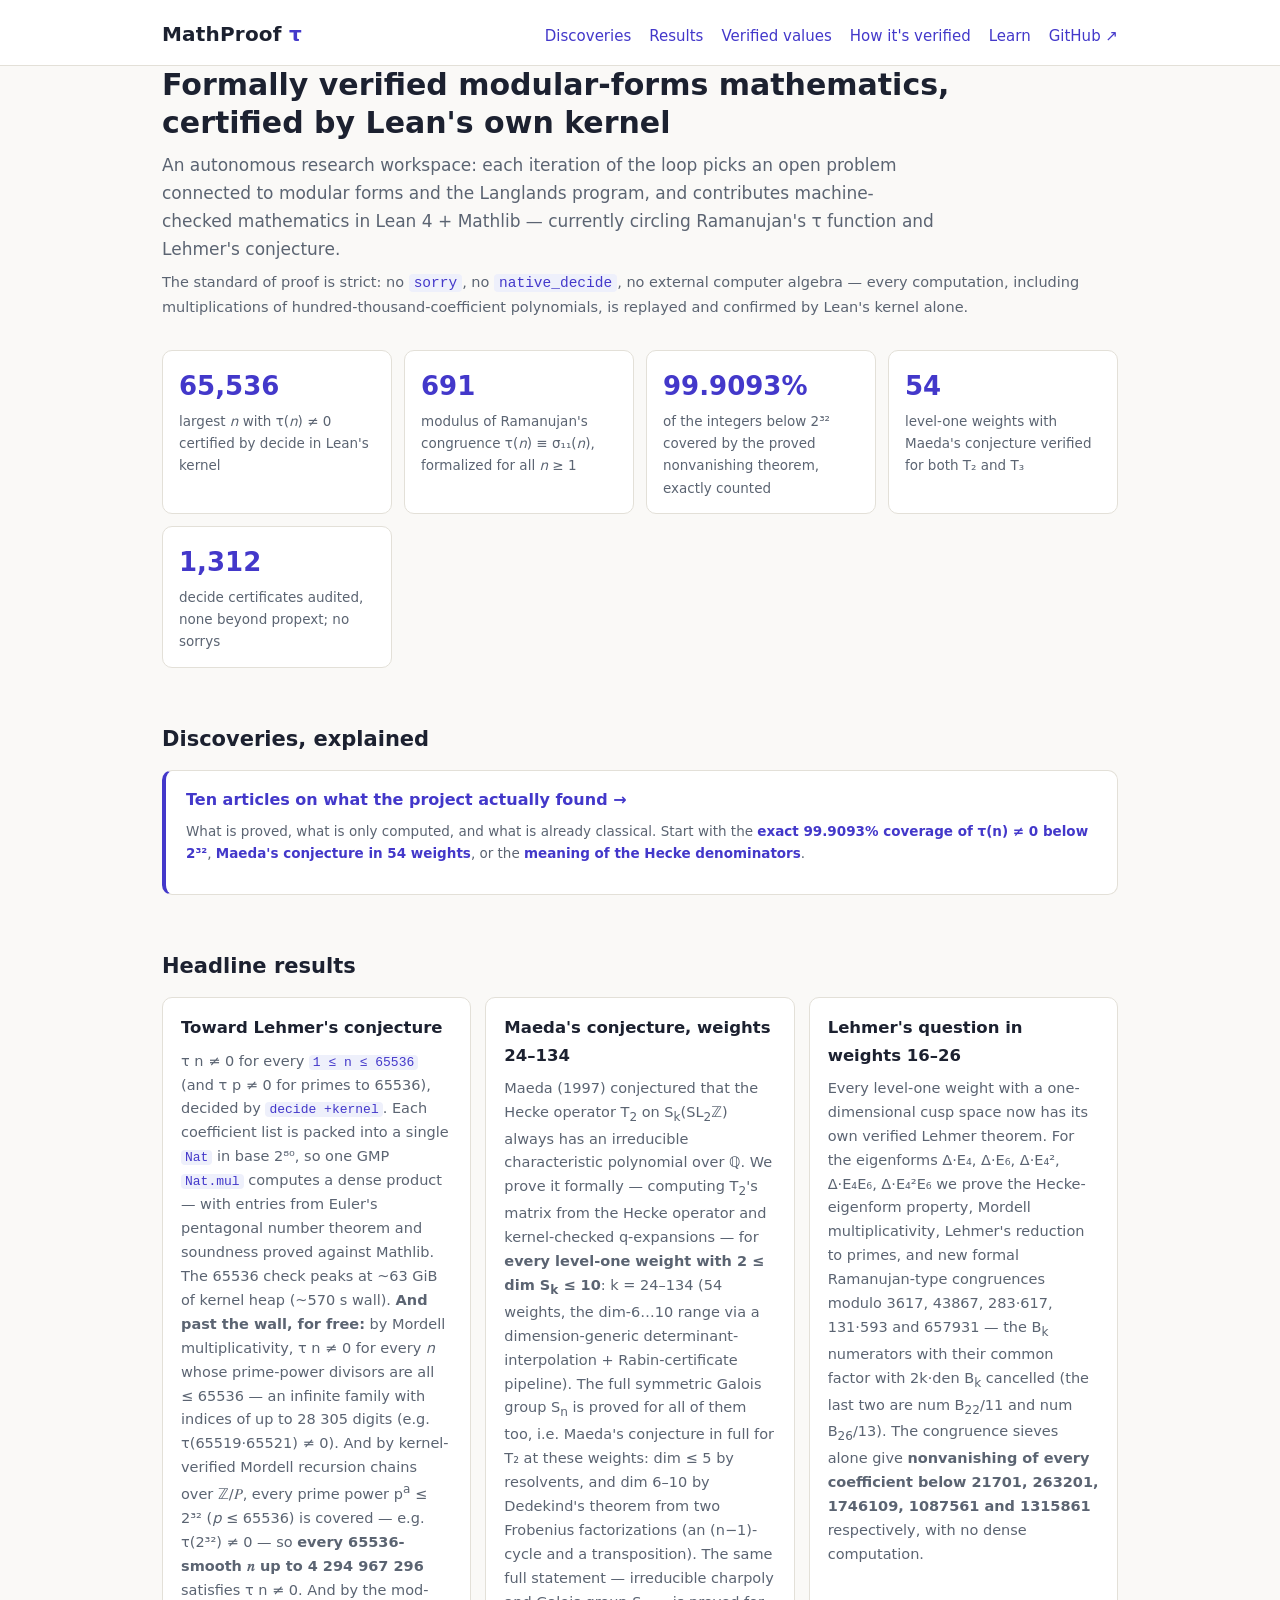
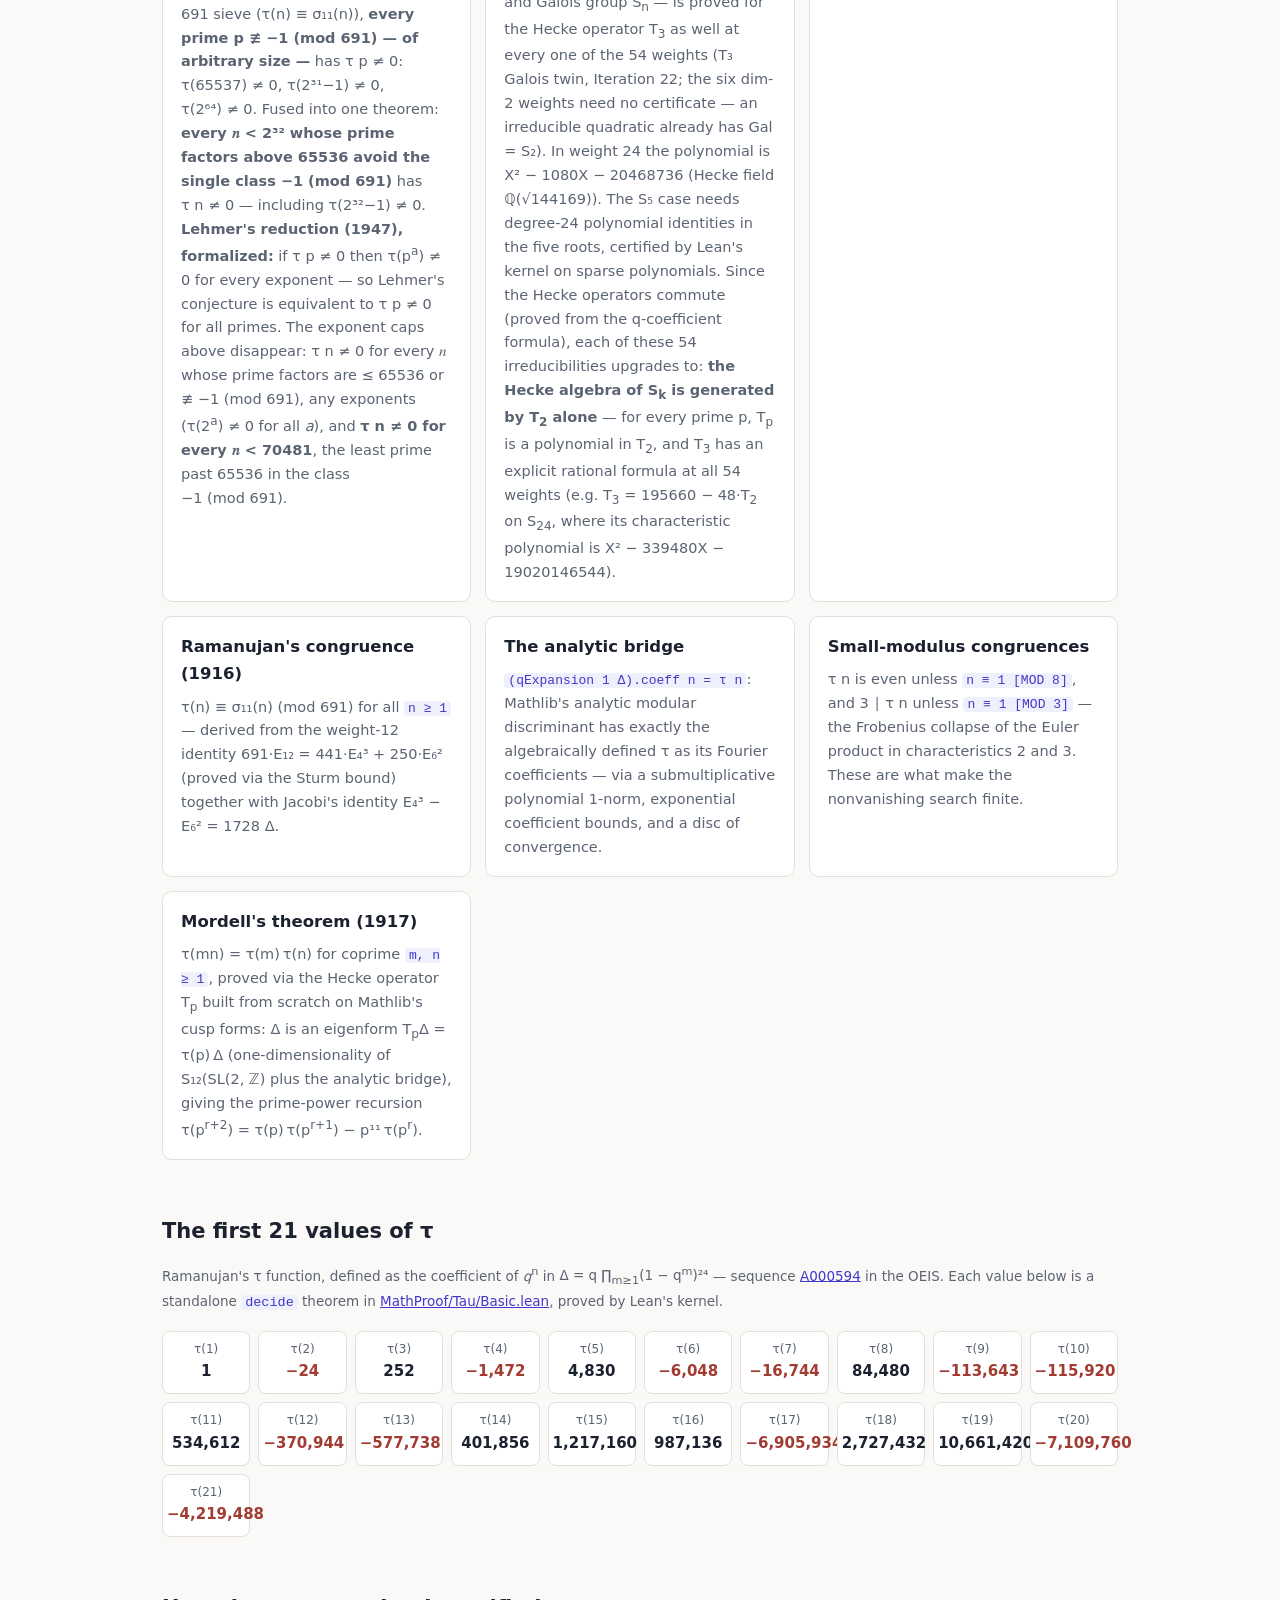
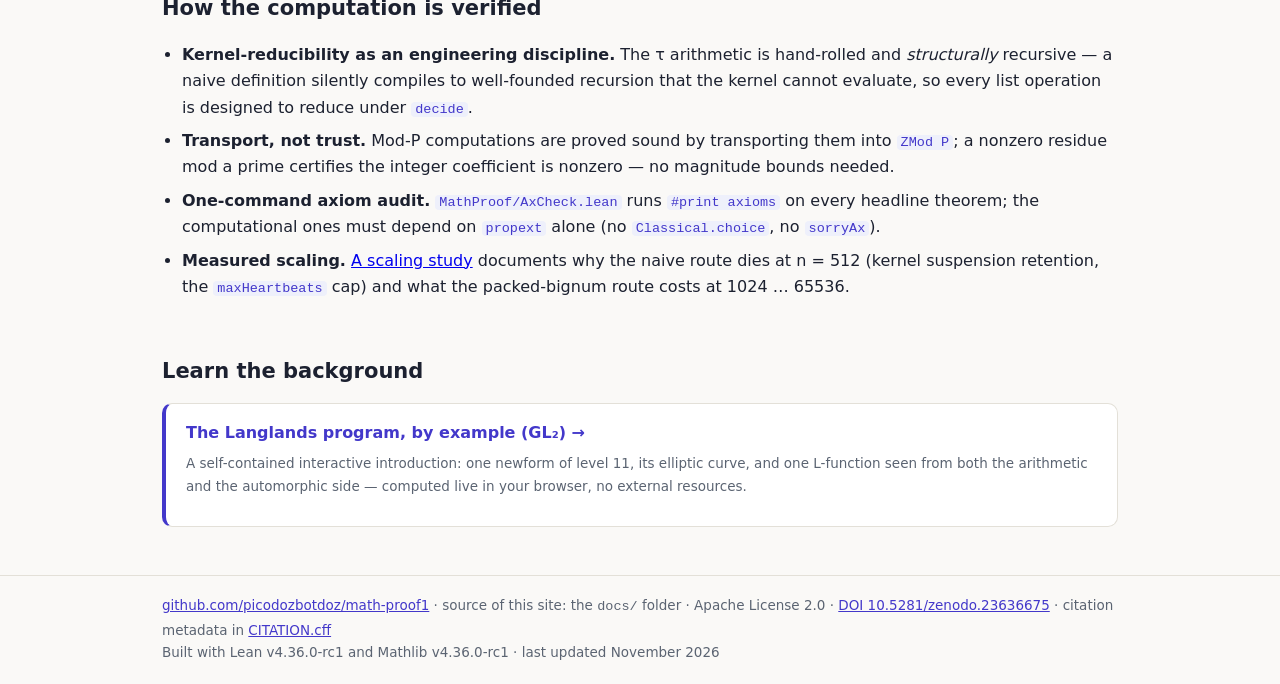
==== commit 6b309aee: "docs: Discoveries articles (10 pages) + Hecke index observation docs/articles/: standalone pages on " ====
--- a/docs/index.html
+++ b/docs/index.html
@@ -63,6 +63,7 @@
   <div class="wrap">
     <div class="brand">MathProof <span class="tau">τ</span></div>
     <nav>
+      <a href="articles/index.html">Discoveries</a>
       <a href="#results">Results</a>
       <a href="#tau">Verified values</a>
       <a href="#verification">How it's verified</a>
@@ -91,8 +92,19 @@
   <div class="stats">
     <div class="stat"><div class="num">65,536</div><div class="lbl">largest <em>n</em> with τ(<em>n</em>) ≠ 0 certified by <code style="all:unset;font:inherit">decide</code> in Lean's kernel</div></div>
     <div class="stat"><div class="num">691</div><div class="lbl">modulus of Ramanujan's congruence τ(<em>n</em>) ≡ σ₁₁(<em>n</em>), formalized for all <em>n</em> ≥ 1</div></div>
-    <div class="stat"><div class="num">21</div><div class="lbl">values of τ kernel-verified, one <code style="all:unset;font:inherit">decide</code> theorem each</div></div>
-    <div class="stat"><div class="num">0</div><div class="lbl"><code style="all:unset;font:inherit">sorry</code>s — computational theorems audited to depend on <code style="all:unset;font:inherit">propext</code> alone</div></div>
+    <div class="stat"><div class="num">99.9093%</div><div class="lbl">of the integers below 2³² covered by the proved nonvanishing theorem, exactly counted</div></div>
+    <div class="stat"><div class="num">54</div><div class="lbl">level-one weights with Maeda's conjecture verified for both T₂ and T₃</div></div>
+    <div class="stat"><div class="num">1,312</div><div class="lbl"><code style="all:unset;font:inherit">decide</code> certificates audited, none beyond <code style="all:unset;font:inherit">propext</code>; no <code style="all:unset;font:inherit">sorry</code>s</div></div>
+  </div>
+
+  <h2 id="discoveries">Discoveries, explained</h2>
+  <div class="learn">
+    <a href="articles/index.html">Ten articles on what the project actually found →</a>
+    <p class="note" style="margin-top:6px">What is proved, what is only computed, and
+    what is already classical. Start with the
+    <a href="articles/lehmer-coverage.html">exact 99.9093% coverage of τ(n) ≠ 0 below 2³²</a>,
+    <a href="articles/maeda-54-weights.html">Maeda's conjecture in 54 weights</a>, or the
+    <a href="articles/hecke-denominators.html">meaning of the Hecke denominators</a>.</p>
   </div>
 
   <h2 id="results">Headline results</h2>
@@ -154,10 +166,10 @@
       (proved from the q-coefficient formula), each of these 54
       irreducibilities upgrades to: <strong>the Hecke algebra of
       S<sub>k</sub> is generated by T<sub>2</sub> alone</strong> — for every
-      prime p, T<sub>p</sub> is a polynomial in T<sub>2</sub>.</p> kernel on sparse polynomials. The same pipeline is operator-generic: rerun
-      with prime 3, it proves <strong>T<sub>3</sub> irreducibility for all 54
-      weights</strong> too — e.g. on S<sub>24</sub> the T<sub>3</sub> polynomial is
-      X² − 339480X − 19020146544.</p>
+      prime p, T<sub>p</sub> is a polynomial in T<sub>2</sub>, and
+      T<sub>3</sub> has an explicit rational formula at all 54 weights (e.g.
+      T<sub>3</sub> = 195660 − 48·T<sub>2</sub> on S<sub>24</sub>, where its
+      characteristic polynomial is X² − 339480X − 19020146544).</p>
     </div>
     <div class="card">
       <h3>Lehmer's question in weights 16–26</h3>
@@ -274,7 +286,7 @@
     · source of this site: the <code>docs/</code> folder · Apache License 2.0 ·
     <a href="https://doi.org/10.5281/zenodo.23636675">DOI 10.5281/zenodo.23636675</a> ·
     citation metadata in <a href="https://github.com/picodozbotdoz/math-proof1/blob/master/CITATION.cff">CITATION.cff</a><br>
-    Built with Lean v4.36.0-rc1 and Mathlib v4.36.0-rc1 · last updated October 2026
+    Built with Lean v4.36.0-rc1 and Mathlib v4.36.0-rc1 · last updated November 2026
   </div>
 </footer>
 
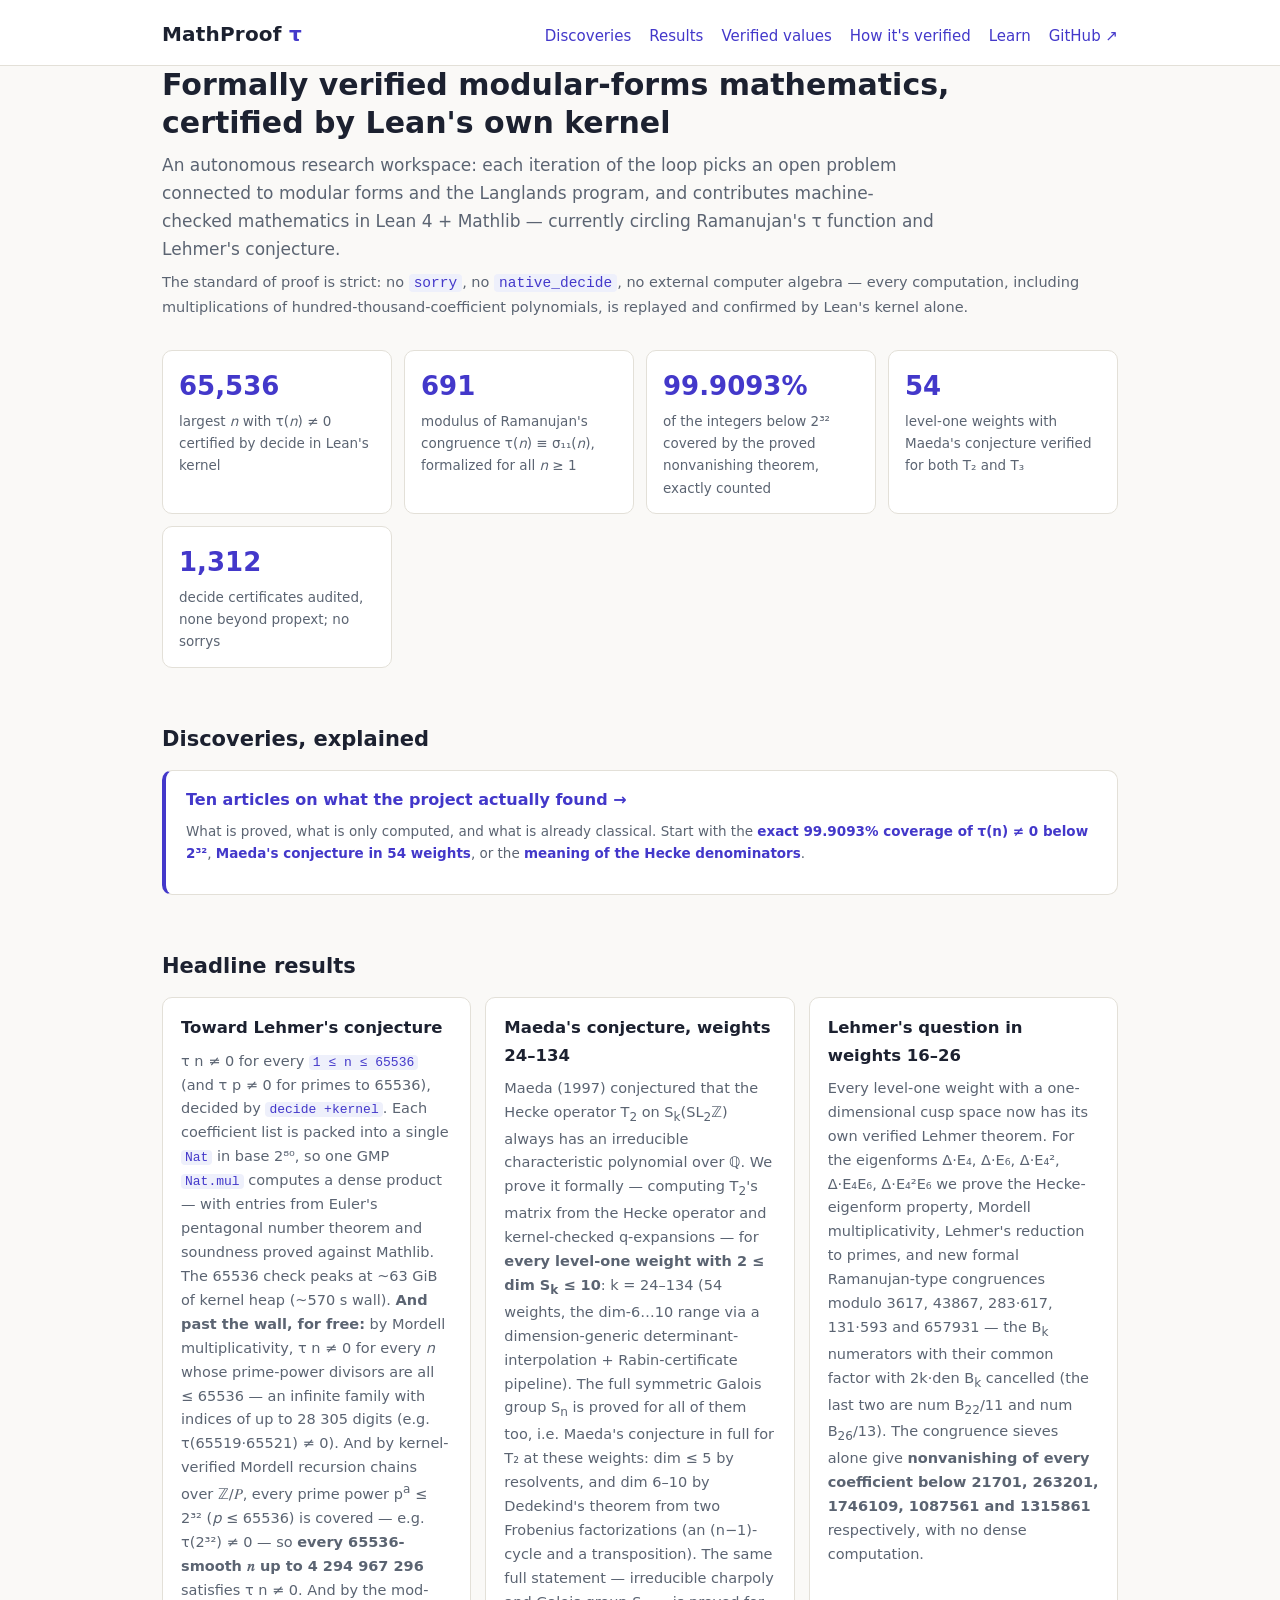
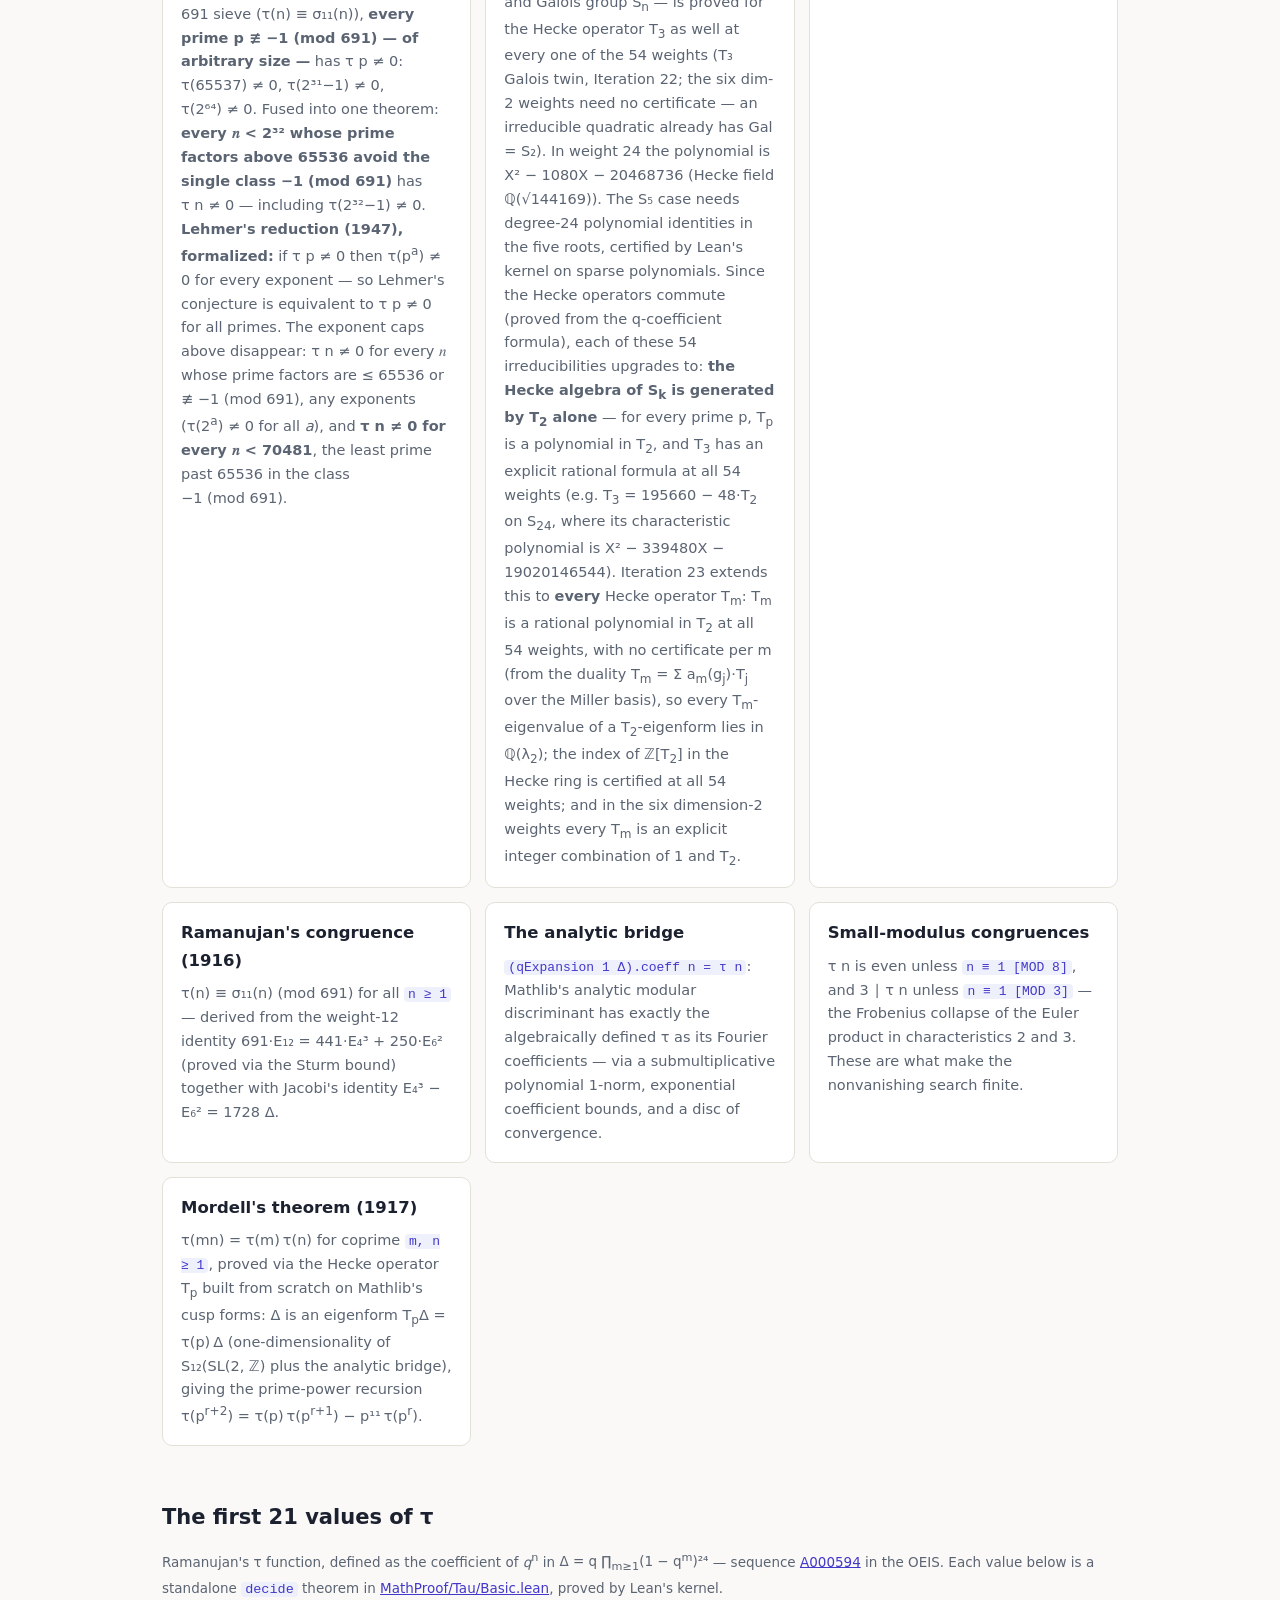
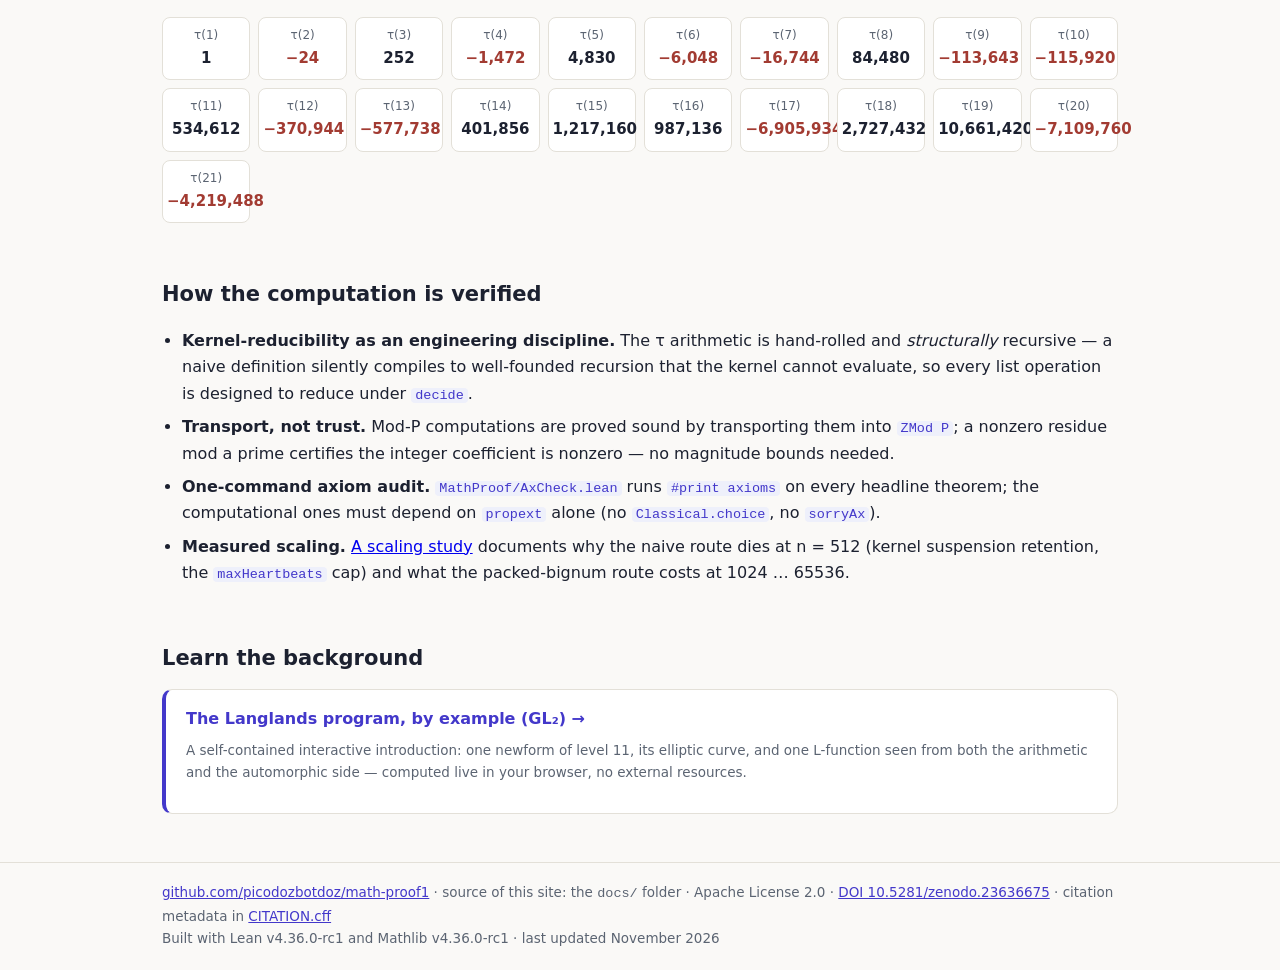
==== commit c2c7c255: "iteration23 close: research-log wave entry, README Hecke-ring section, docs index + hecke-denominato" ====
--- a/docs/index.html
+++ b/docs/index.html
@@ -169,7 +169,16 @@
       prime p, T<sub>p</sub> is a polynomial in T<sub>2</sub>, and
       T<sub>3</sub> has an explicit rational formula at all 54 weights (e.g.
       T<sub>3</sub> = 195660 − 48·T<sub>2</sub> on S<sub>24</sub>, where its
-      characteristic polynomial is X² − 339480X − 19020146544).</p>
+      characteristic polynomial is X² − 339480X − 19020146544).
+      Iteration 23 extends this to <strong>every</strong> Hecke operator
+      T<sub>m</sub>: T<sub>m</sub> is a rational polynomial in T<sub>2</sub>
+      at all 54 weights, with no certificate per m (from the duality
+      T<sub>m</sub> = Σ a<sub>m</sub>(g<sub>j</sub>)·T<sub>j</sub> over the
+      Miller basis), so every T<sub>m</sub>-eigenvalue of a
+      T<sub>2</sub>-eigenform lies in ℚ(λ<sub>2</sub>); the index of
+      ℤ[T<sub>2</sub>] in the Hecke ring is certified at all 54 weights; and in
+      the six dimension-2 weights every T<sub>m</sub> is an explicit integer
+      combination of 1 and T<sub>2</sub>.</p>
     </div>
     <div class="card">
       <h3>Lehmer's question in weights 16–26</h3>
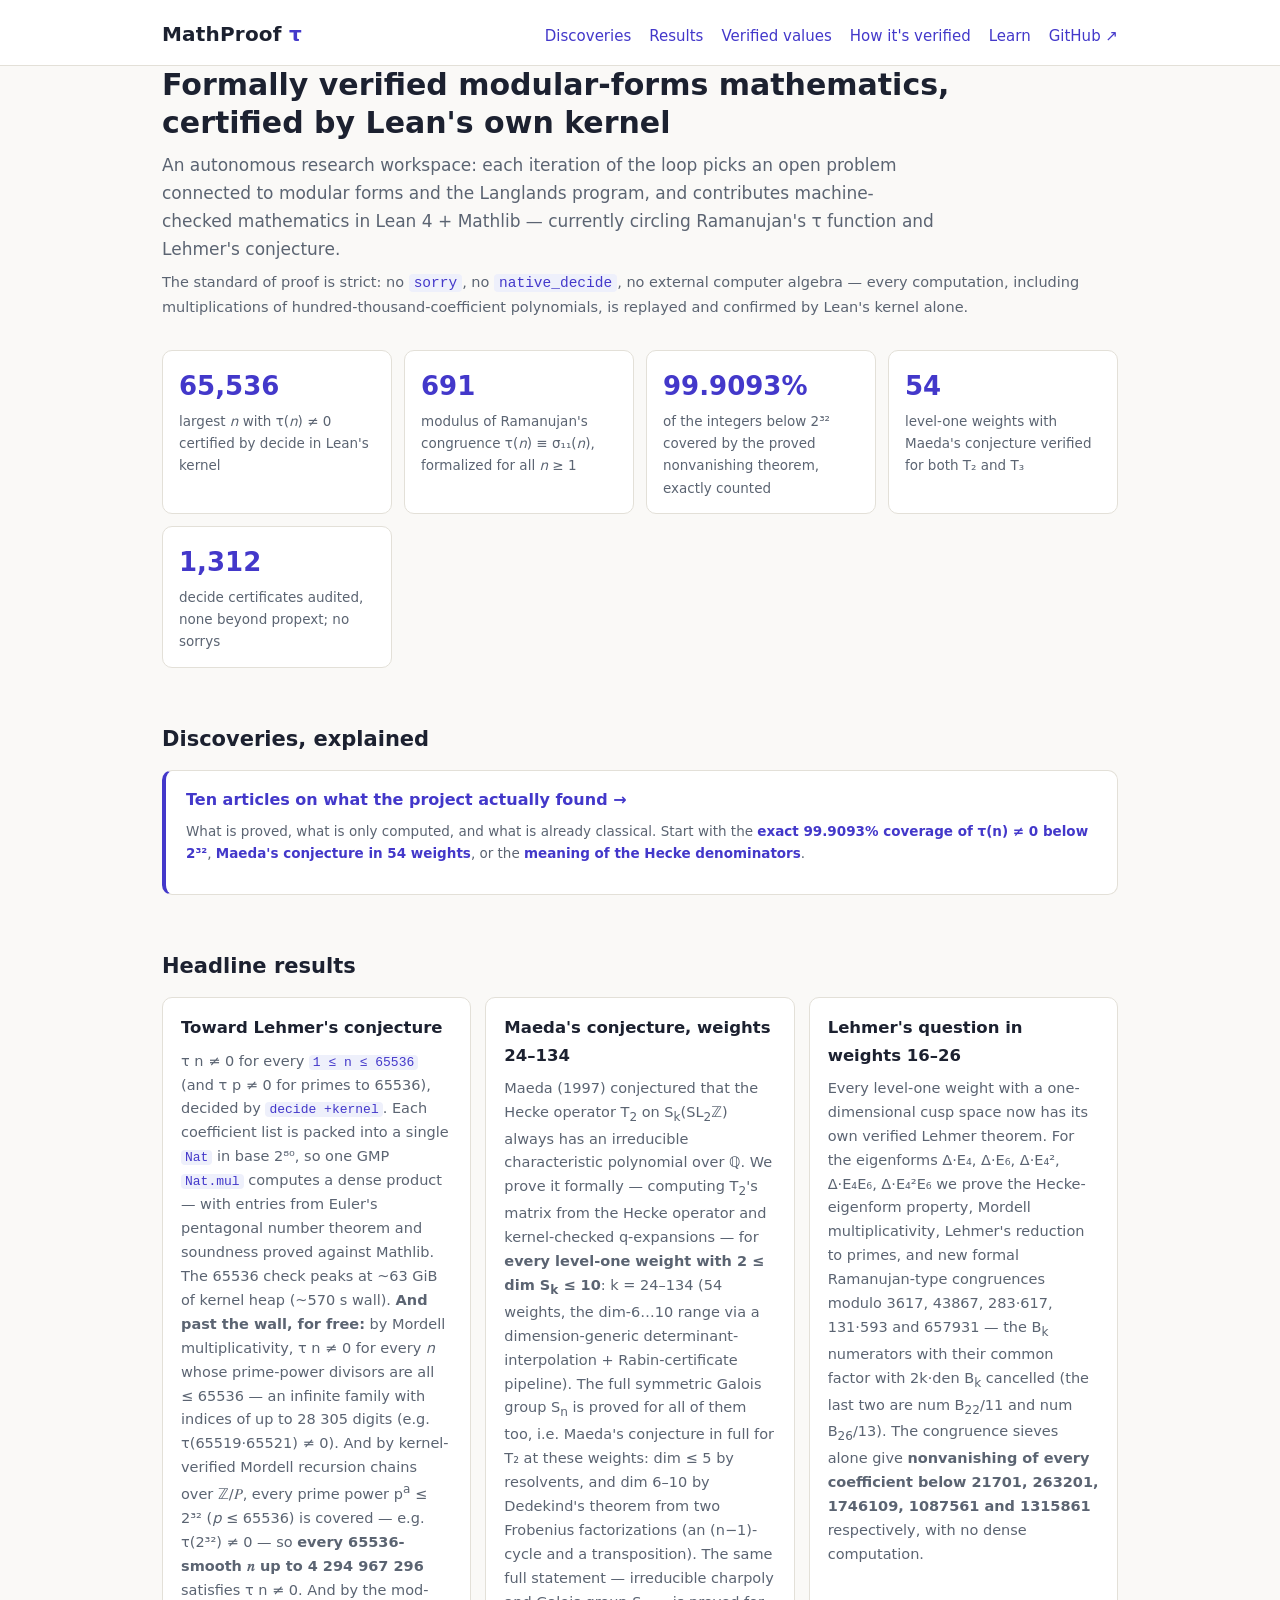
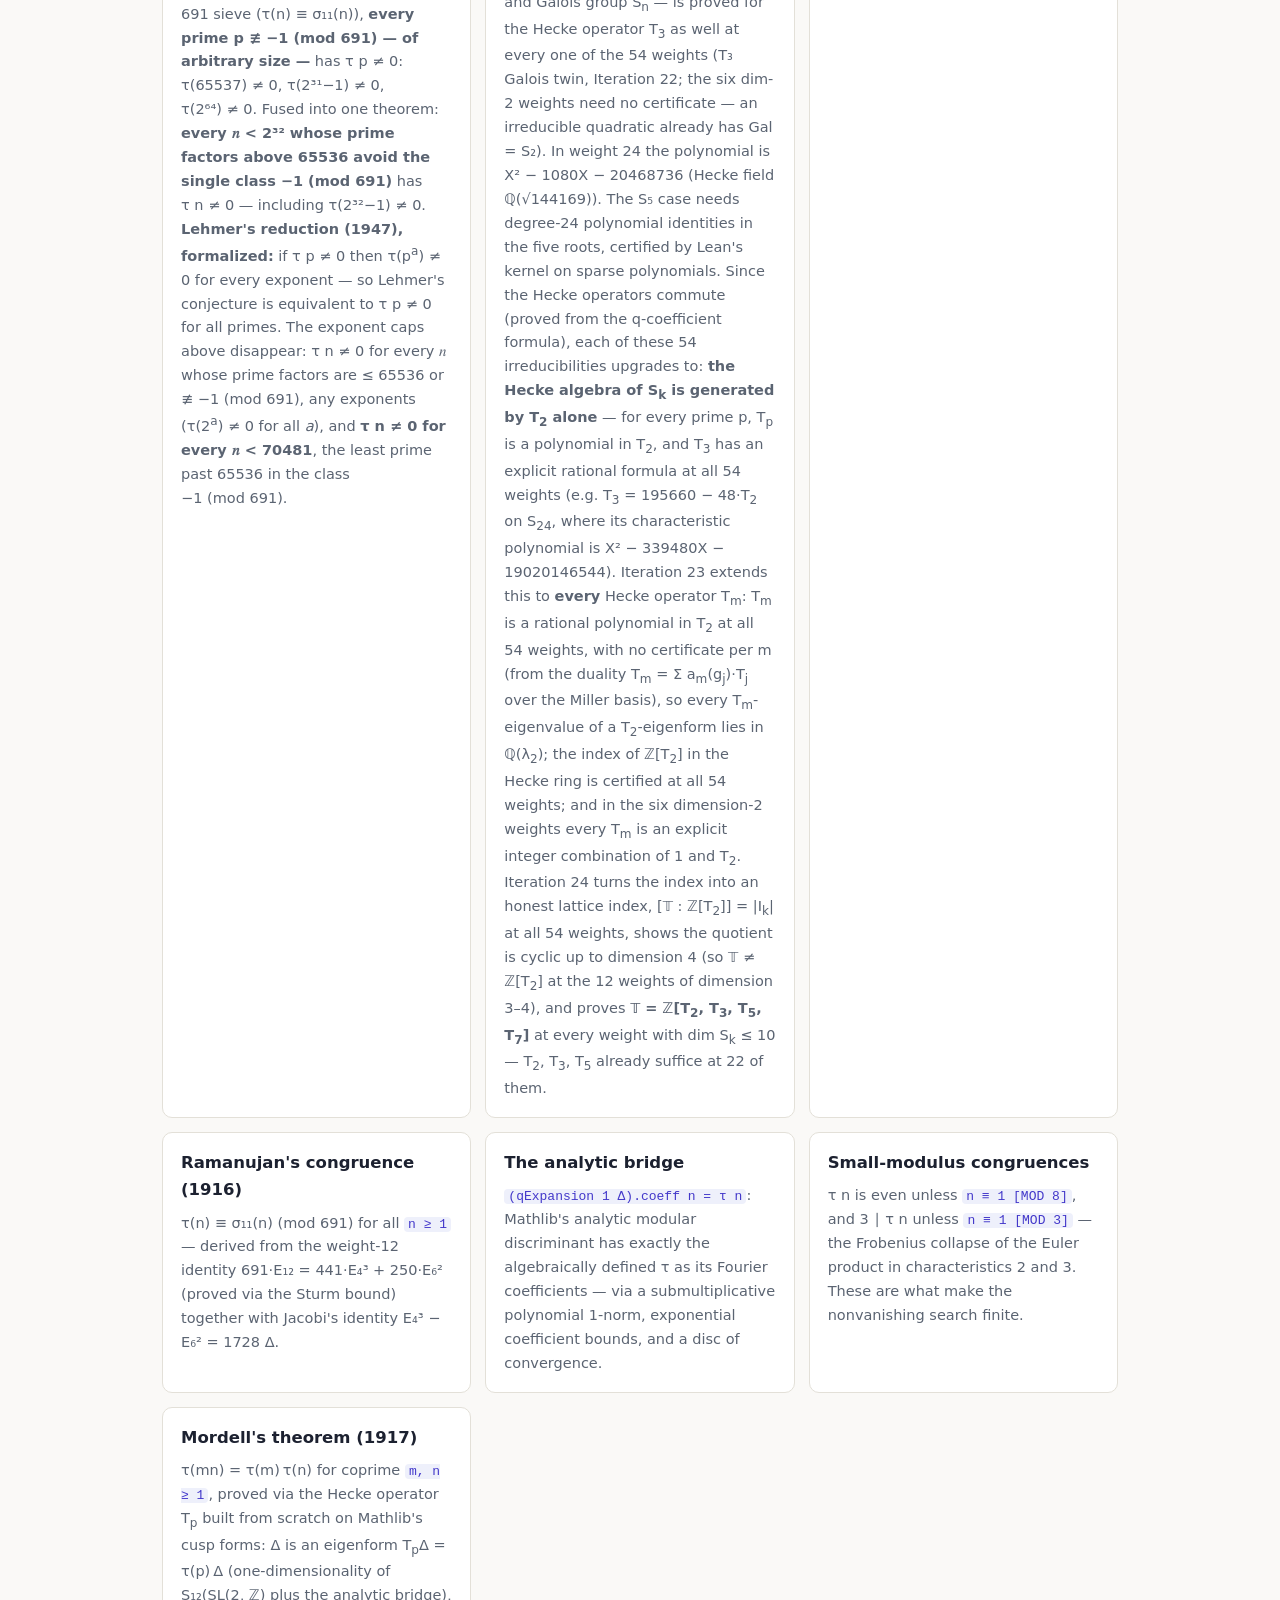
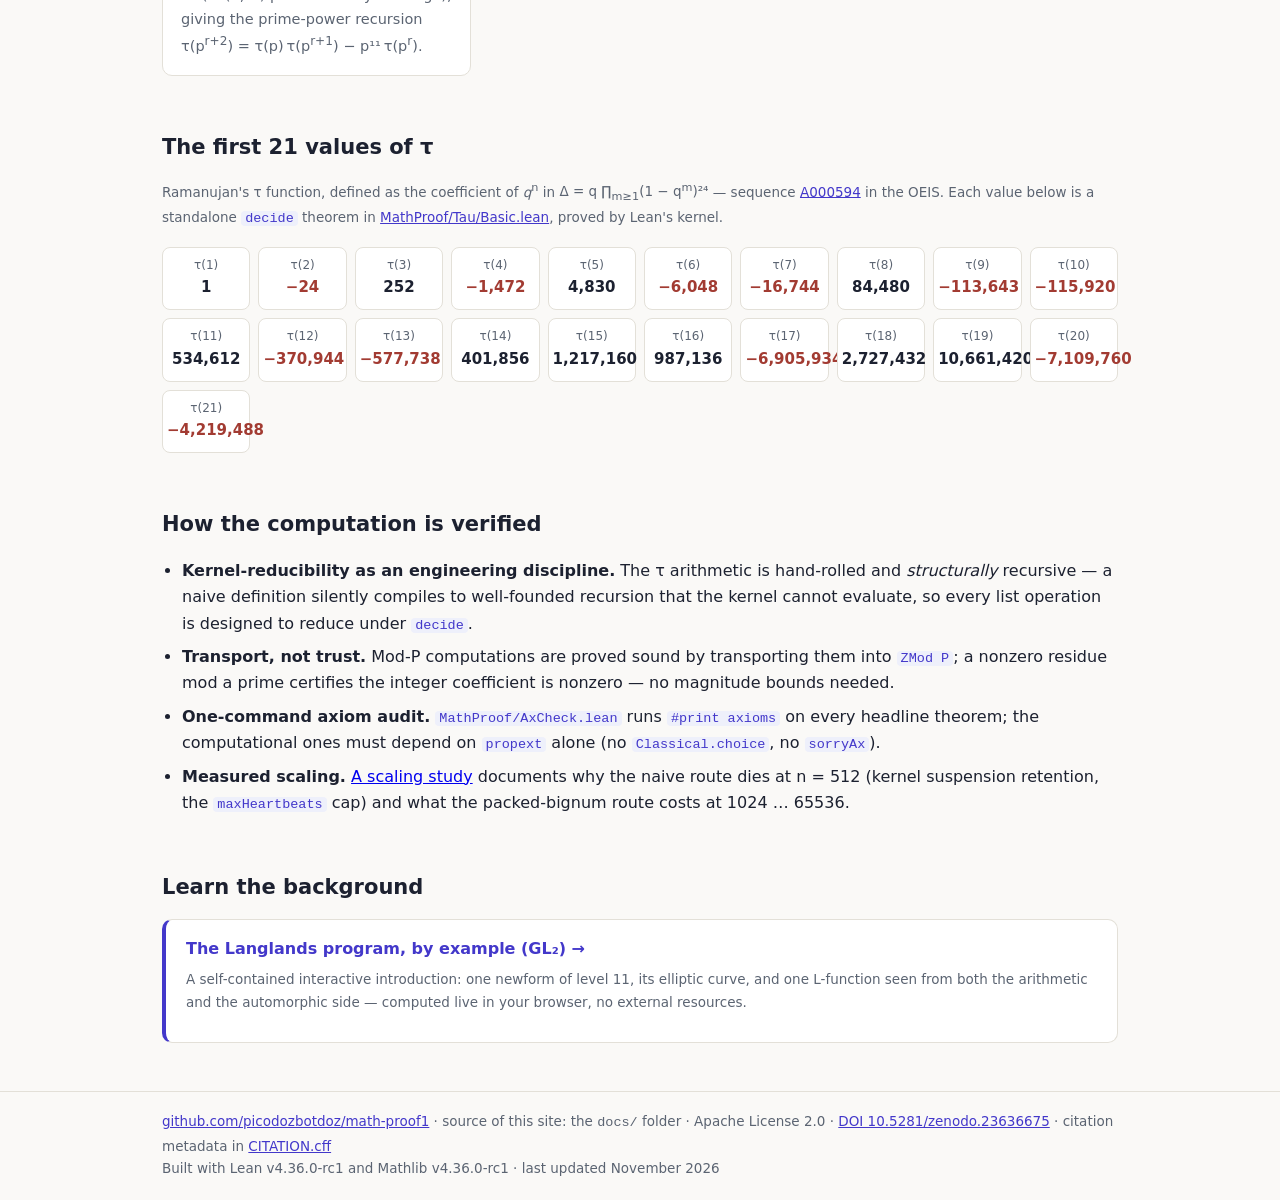
==== commit 8a43b35a: "iteration24 docs: README Hecke index + ring generators section, docs index paragraph, hecke-denomina" ====
--- a/docs/index.html
+++ b/docs/index.html
@@ -178,7 +178,14 @@
       T<sub>2</sub>-eigenform lies in ℚ(λ<sub>2</sub>); the index of
       ℤ[T<sub>2</sub>] in the Hecke ring is certified at all 54 weights; and in
       the six dimension-2 weights every T<sub>m</sub> is an explicit integer
-      combination of 1 and T<sub>2</sub>.</p>
+      combination of 1 and T<sub>2</sub>.
+      Iteration 24 turns the index into an honest lattice index,
+      [𝕋 : ℤ[T<sub>2</sub>]] = |I<sub>k</sub>| at all 54 weights, shows the
+      quotient is cyclic up to dimension 4 (so 𝕋 ≠ ℤ[T<sub>2</sub>] at the 12
+      weights of dimension 3–4), and proves <strong>𝕋 = ℤ[T<sub>2</sub>,
+      T<sub>3</sub>, T<sub>5</sub>, T<sub>7</sub>]</strong> at every weight
+      with dim S<sub>k</sub> ≤ 10 — T<sub>2</sub>, T<sub>3</sub>,
+      T<sub>5</sub> already suffice at 22 of them.</p>
     </div>
     <div class="card">
       <h3>Lehmer's question in weights 16–26</h3>
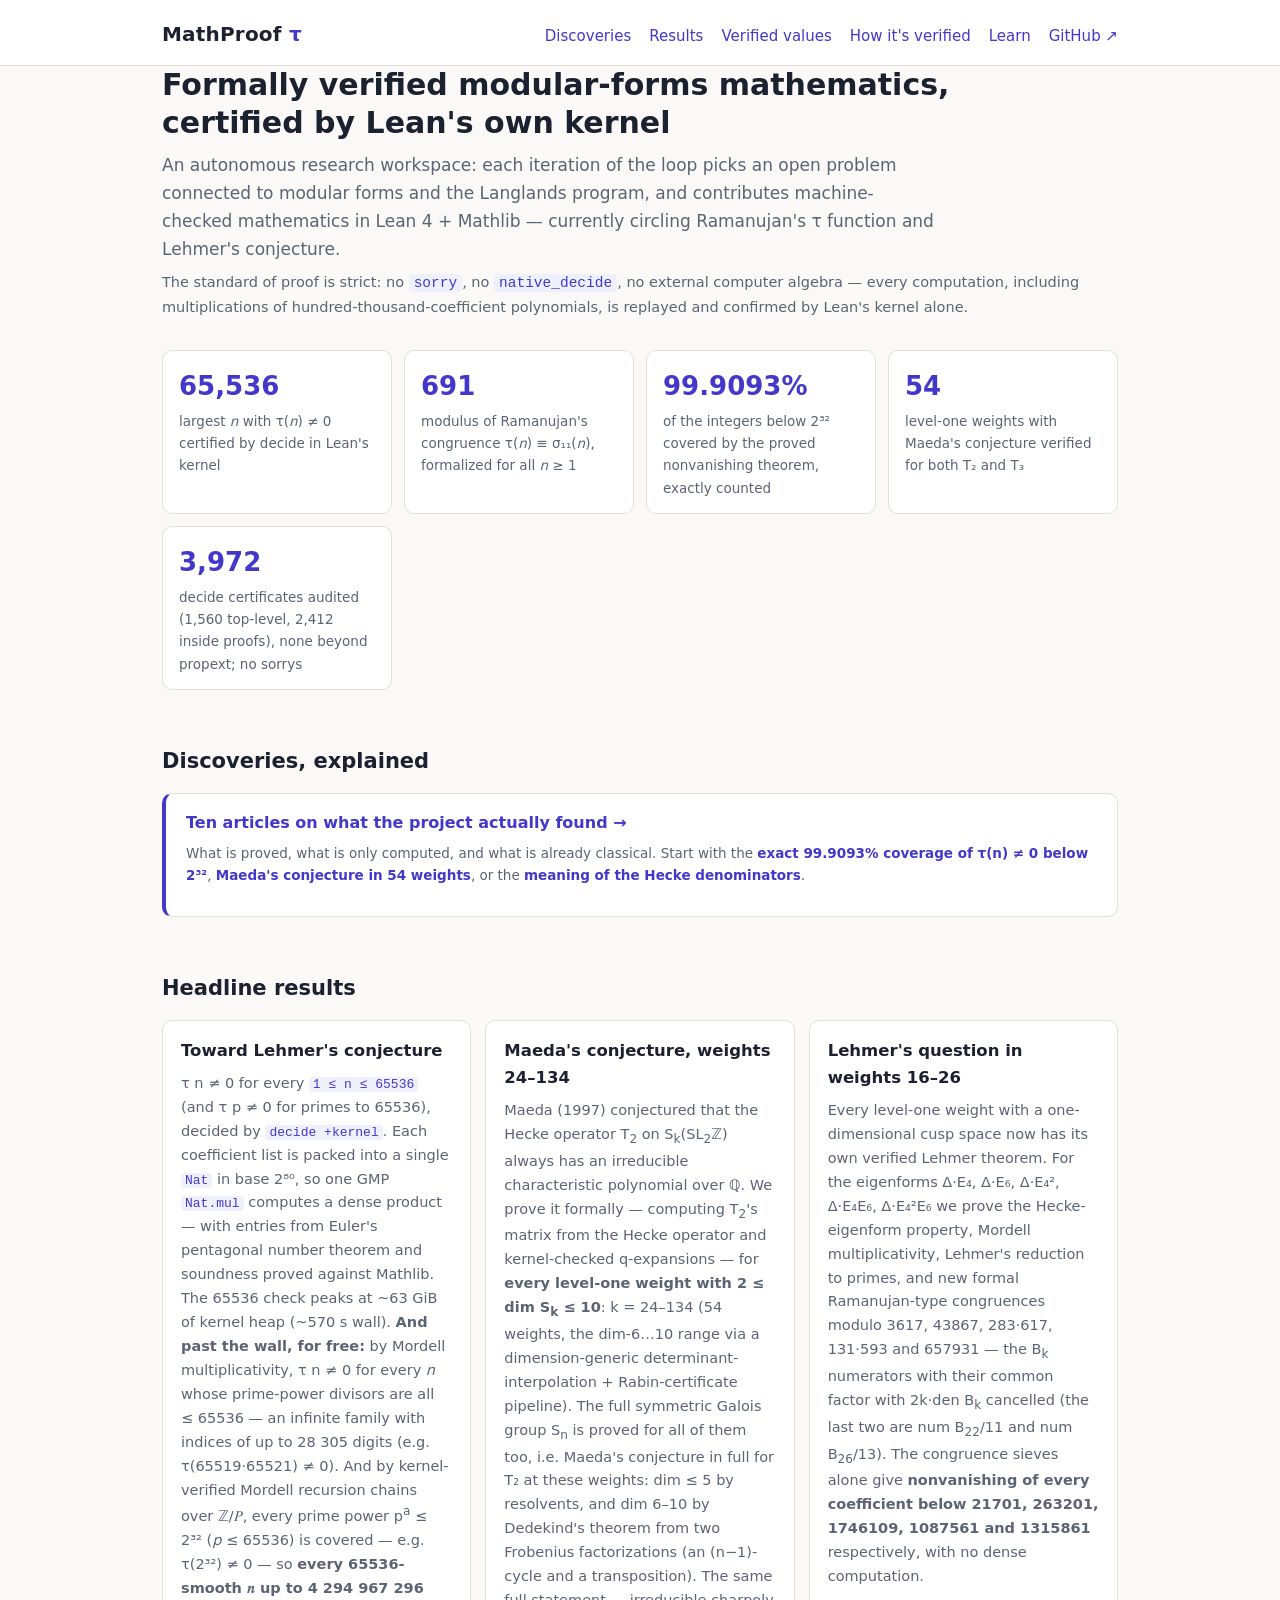
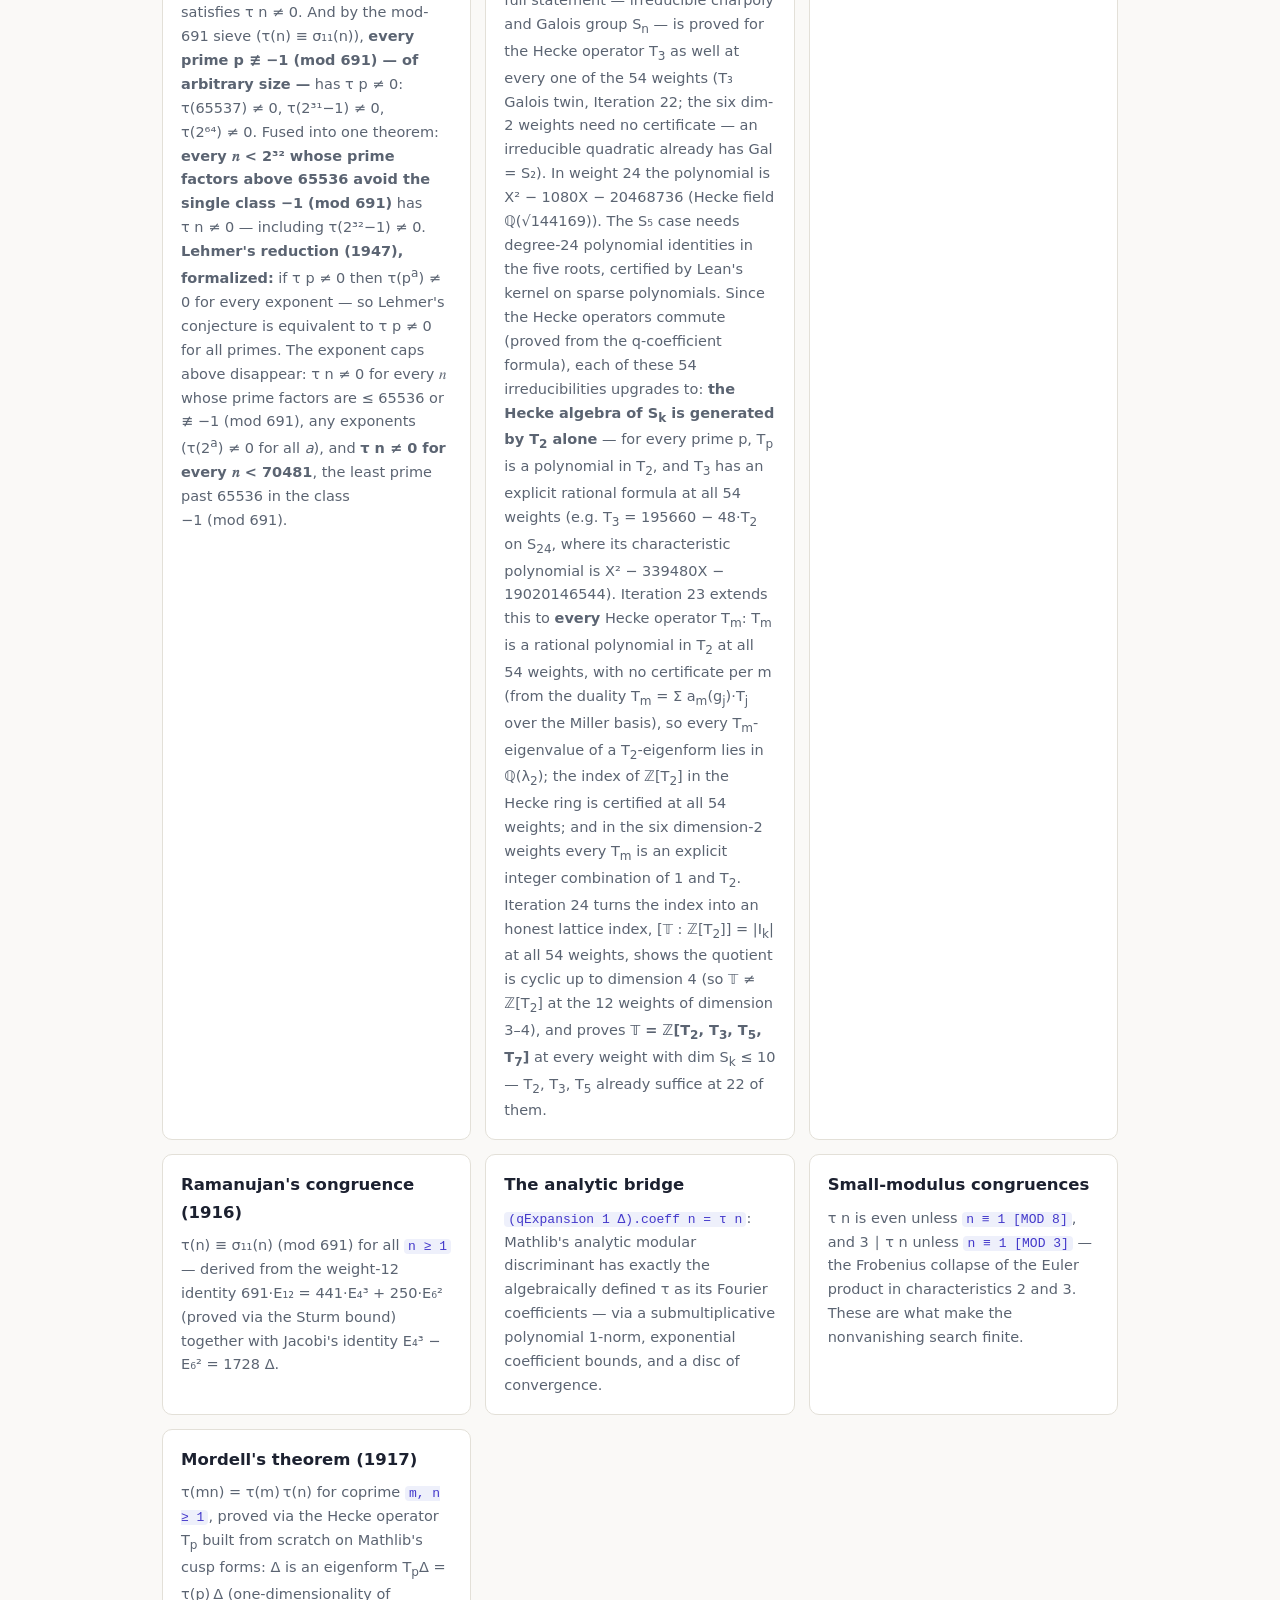
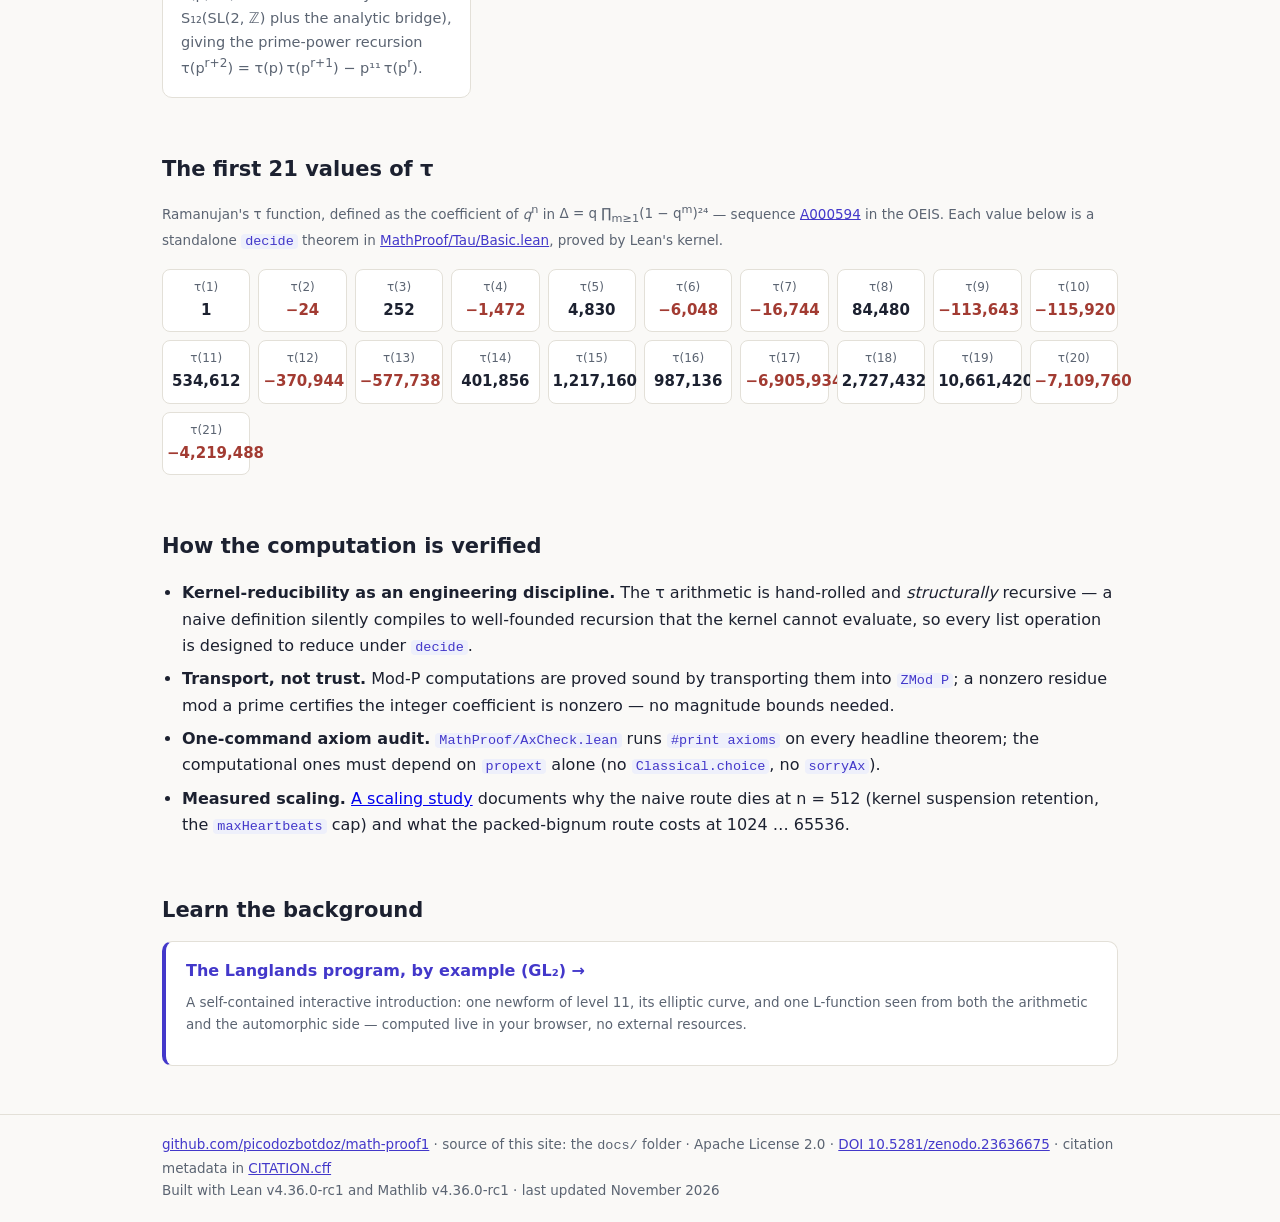
==== commit a02216a2: "docs: axiom-leaks recipe corrected (entrywise decides are not enough; nested audit, iteration-25 ret" ====
--- a/docs/index.html
+++ b/docs/index.html
@@ -94,7 +94,7 @@
     <div class="stat"><div class="num">691</div><div class="lbl">modulus of Ramanujan's congruence τ(<em>n</em>) ≡ σ₁₁(<em>n</em>), formalized for all <em>n</em> ≥ 1</div></div>
     <div class="stat"><div class="num">99.9093%</div><div class="lbl">of the integers below 2³² covered by the proved nonvanishing theorem, exactly counted</div></div>
     <div class="stat"><div class="num">54</div><div class="lbl">level-one weights with Maeda's conjecture verified for both T₂ and T₃</div></div>
-    <div class="stat"><div class="num">1,312</div><div class="lbl"><code style="all:unset;font:inherit">decide</code> certificates audited, none beyond <code style="all:unset;font:inherit">propext</code>; no <code style="all:unset;font:inherit">sorry</code>s</div></div>
+    <div class="stat"><div class="num">3,972</div><div class="lbl"><code style="all:unset;font:inherit">decide</code> certificates audited (1,560 top-level, 2,412 inside proofs), none beyond <code style="all:unset;font:inherit">propext</code>; no <code style="all:unset;font:inherit">sorry</code>s</div></div>
   </div>
 
   <h2 id="discoveries">Discoveries, explained</h2>
